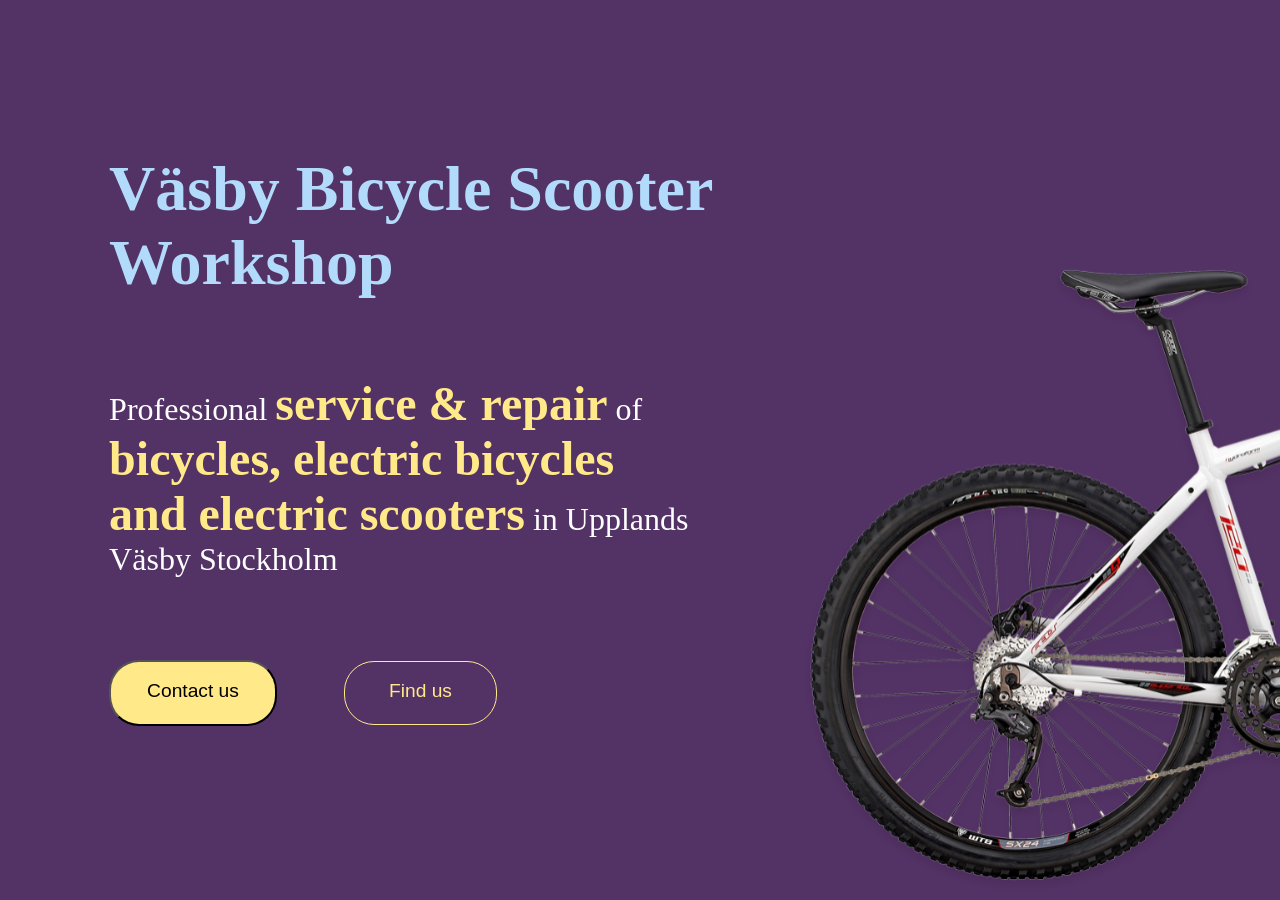
==== index.html @ f77711be "Alma: Hero image section is done." ====
<!DOCTYPE html>
<html lang="en">

<head>
    <meta charset="UTF-8">
    <meta name="viewport" content="width=device-width, initial-scale=1.0">
    <meta name="robots" content="noindex">
    <link rel="stylesheet" href="./styles.css">
    <link rel="stylesheet" href="./indexstyle.css">
    <title>Väsby Cykel - Home</title>
</head>

<body>
    <section class="hero">

        <div class="hero-content">
             <h1>Väsby Bicycle Scooter Workshop</h1>
             
              <p>Professional <Span class="accent">service & repair</span> of <span class="accent">bicycles, electric bicycles and electric scooters</span> in Upplands Väsby Stockholm</p>
        </div>


        <img src="White bike half.svg" alt="an image of a bike" class="hero-image">


    <div class="hero-buttons">
         <button class="Contact-Button">Contact us</button>
         <button class="Find-Button">Find us</button>
    </div>

     </section>


</body>

</html>
---- styles.css ----
/*Color Palette Variables*/
:root {
    --headings: #b2dbfb;
    --background: #533265;
    --accent: #ffe989;
    --text: #ffffff;
    --borders: #aaaaaa;
}

body {
    background-color: var(--background);
    color: var(--text);
}

h1 {
    color: var(--headings);
    font-size: xx-large;
}

p {
    color: var(--text);
    font-size: medium;
}

.logo-container {
    display: flex;
    align-items: center;
    gap: 0.5rem;
}

.logo {
    width: 50px;
    height: 50px;
    background-image: url('logoimage.png');
    background-size: contain;
    background-repeat: no-repeat;
    background-position: center;
    filter: brightness(0) invert(1);
    background-color: #071334;
    border-radius: 50%;
    display: flex;
    align-items: center;
    justify-content: center;
}

.navbar {
    display: flex;
    justify-content: space-between;
    align-items: center;
    background-color: #121212;
    padding: 1rem 5%;
    box-shadow: 0 2px 4px rgba(0, 0, 0, 0.05);
    border-bottom: 1px solid var(--borders);
}

.nav-links {
    display: flex;
    gap: 1rem;
}

.nav-links a {
    text-decoration: none;
    color: var(--text);
    font-weight: 500;
    transition: color 0.3s, border-bottom 0.3s;
}

.nav-links a:hover,
.nav-links a.active {
    color: var(--accent);
    border-bottom: 2px solid var(--accent);
    padding-bottom: 2px;
}

/*************** Footer Styling ***************/
footer {
    background-color: #121212;
    padding: 40px 20px 20px 20px;
    border-top: 1px solid var(--borders);
    text-align: center;
    margin-top: 50px;
    color: var(--text);
}

footer h3 {
    font-size: 20px;
    color: var(--headings);
    margin-bottom: 8px;
}

footer p {
    font-size: 14px;
    color: var(--text);
}

.footer-buttons {
    display: flex;
    justify-content: center;
    gap: 20px;
    margin: 25px 0;
    flex-wrap: wrap;
}

.footer-button {
    background-color: var(--accent);
    color: #121212;
    border: 2px solid var(--accent);
    padding: 10px 20px;
    border-radius: 5px;
    text-decoration: none;
    font-weight: bold;
    transition: background-color 0.3s, border-color 0.3s, color 0.3s;
}

.footer-button:hover {
    background-color: transparent;
    color: var(--accent);
    border-color: var(--accent);
}

.copyright {
    font-size: 12px;
    color: var(--borders);
    margin-top: 20px;
    border-top: 1px solid #222;
    padding-top: 15px;
}

/*********************** Testimonials Section Styling ***************/
.testimonials-section {
    padding: 25px 20px;
    background-color: #121212;
    text-align: center;
    border-top: 1px solid var(--borders);
    margin-top: 40px;
}

.testimonials-content {
    flex: 1;
}

.testimonials-section h3 {
    font-size: 24px;
    color: var(--headings);
    margin-bottom: 30px;
}

.carousel-container {
    display: flex;
    overflow: hidden;
    scroll-snap-type: x mandatory;
    gap: 20px;
    scrollbar-width: thin;
    scroll-behavior: smooth;
    max-width: 500px;
    margin: 0 auto 15px auto;
}

.carousel-container::-webkit-scrollbar {
    display: none;
}

.testimonial-card {
    flex: 0 0 100%;
    background-color: #1e1e1e;
    border-radius: 10px;
    padding: 25px;
    min-width: 250px;
    display: flex;
    align-items: center;
    gap: 20px;
    text-align: left;
    scroll-snap-align: center;
    border: 1px solid var(--borders);
    box-shadow: 0 4px 10px rgba(0,0,0,0.1);
}

.avatar-circle {
    width: 60px;
    height: 60px;
    border-radius: 50%;
    overflow: hidden;
    flex-shrink: 0;
    border: 2px solid var(--accent);
}

.avatar-circle img {
    width: 100%;
    height: 100%;
    object-fit: cover;
}

.testimonial-content p {
    color: var(--text);
    font-size: 16px;
    font-style: italic;
    margin-bottom: 8px;
}

.testimonial-content span {
    color: var(--accent);
    font-weight: bold;
    font-size: 14px;
}

/* Dots Navigation Styling */
.carousel-dots {
    display: flex;
    justify-content: center;
    gap: 8px;
}

.dot {
    width: 10px;
    height: 10px;
    background-color: var(--borders);
    border-radius: 50%;
    cursor: pointer;
    display: inline-block;
    transition: background-color 0.3s;
}

.dot.active {
    background-color: var(--accent);
}
---- indexstyle.css ----
h1{
    font-size:clamp(4rem, 3vw, 8rem);
    margin-top: 12%;
    margin-left: 8%;
    margin-right: 25%;
}

.accent{
    color: var(--accent); 
    font-weight: bold;
    font-size: clamp(3rem, 2vw, 6rem);
}

p{
    margin-top: 6%;
    margin-left: 8%;
    margin-right: 45%;
    font-size: clamp(2rem, 1vw, 4rem);
}
.Contact-Button{
    background-color: var(--accent);
    padding-left: 36px;
    padding-top: 18px;
    padding-right: 36px;
    padding-bottom: 22px;
    border-radius: 30px;
    font-size: clamp(1.2rem,1.4vw,1.8rem);
    margin-left: 8%;
    margin-top: 4%;
    transition: 0.3s;

    }

.Find-Button{
    background-color: var(--background);
    color: var(--accent);
    border: solid 1px;
    padding-left: 44px;
    padding-top: 18px;
    padding-right: 44px;
    padding-bottom: 22px;
    border-radius: 30px;
    font-size: clamp(1.2rem,1.4vw,1.8rem);
    margin-left: 5%;
    margin-top: 4%;
    transition: 0.3s;
}

.Contact-Button:hover{
    box-shadow: inset 0 0 12px var(--headings);
    background-color: var(--background);
    color: var(--accent);
}

.Find-Button:hover{
    box-shadow: inset 0 0 12px var(--accent);
}

.hero-image{
    position: absolute;
    top: 20%;
    bottom: 20%;
    right: 0;
    width: 40%;
    height: 80%;
    object-fit: cover;
    z-index: -1;
}
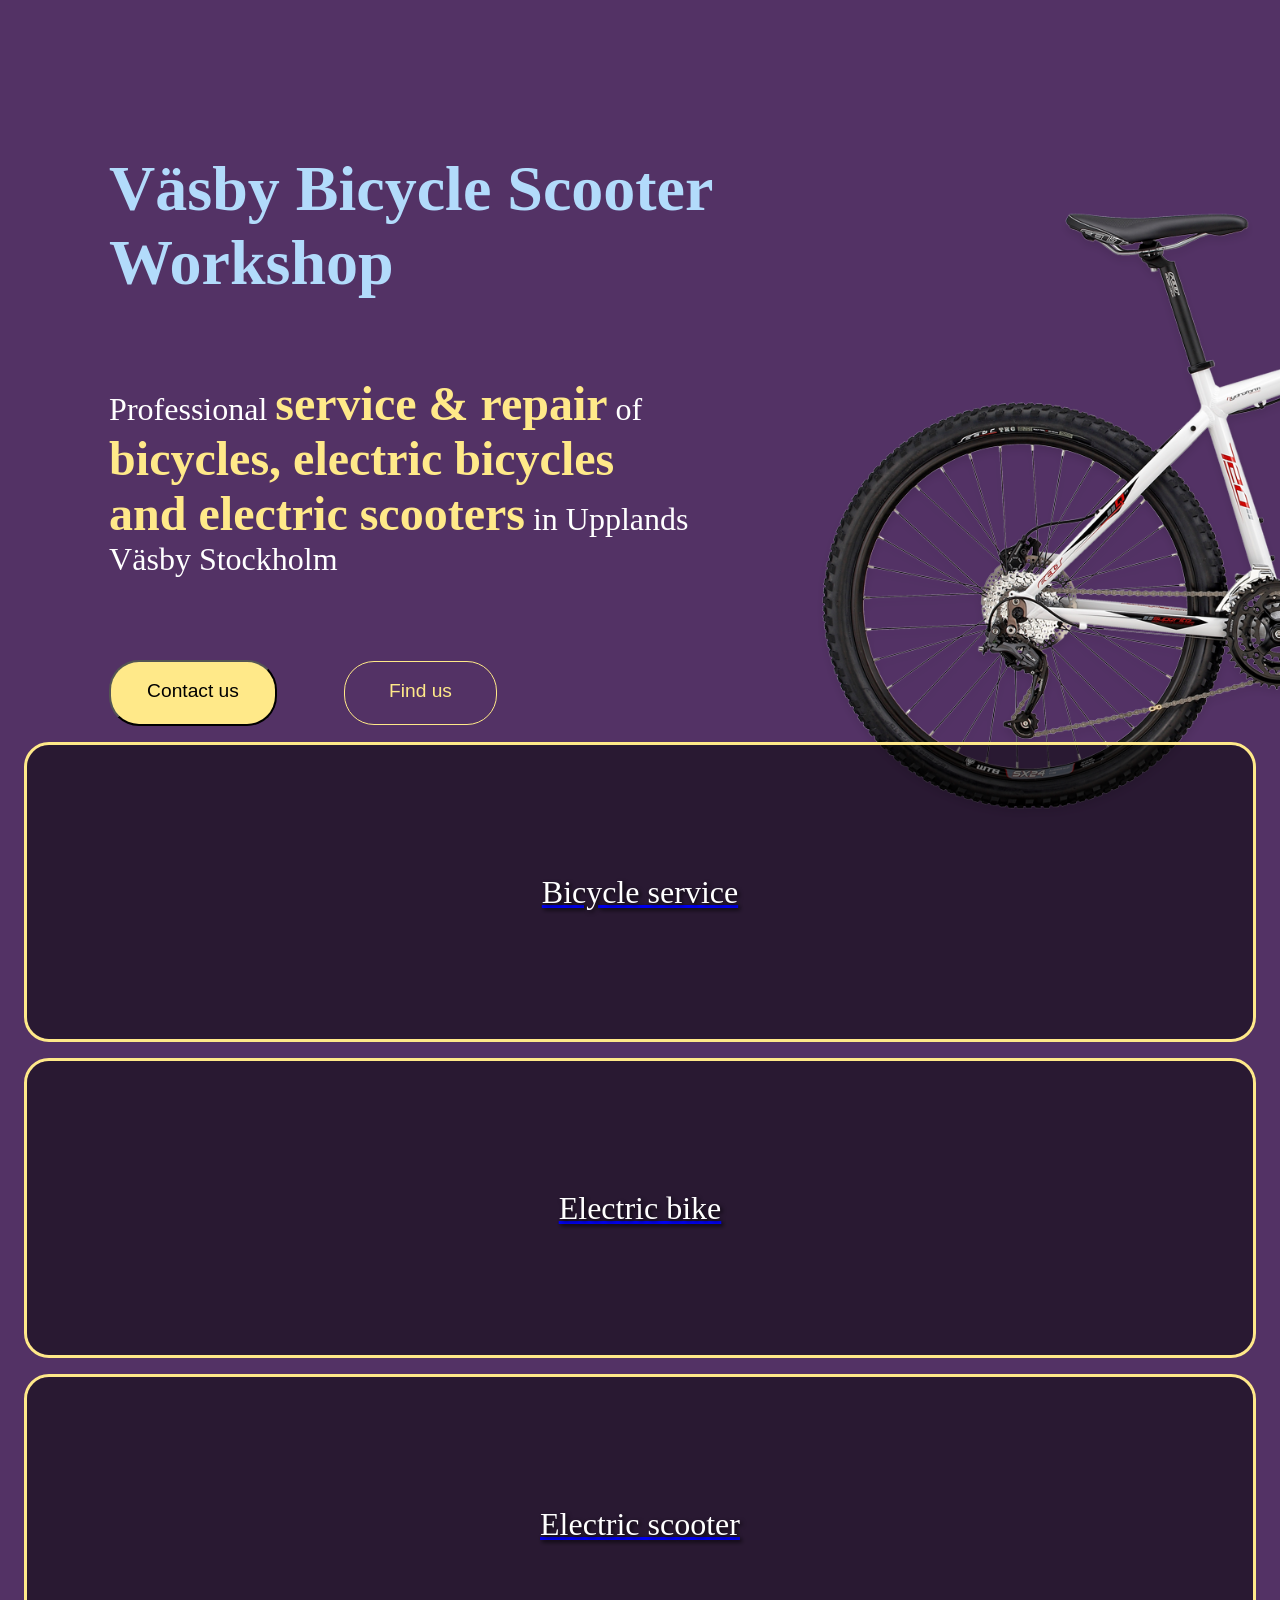
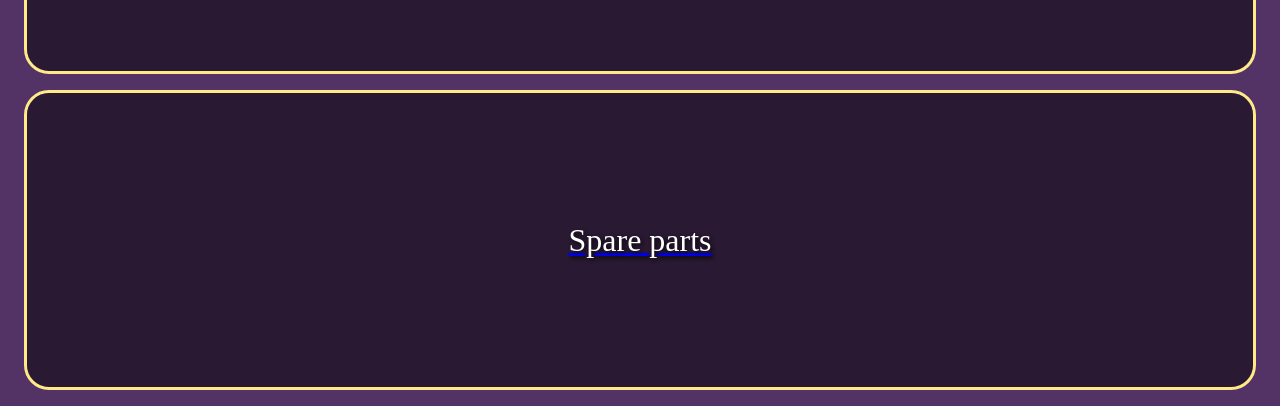
==== commit e0c5bb56: "Alma: Service video cards on homepage are created." ====
--- a/index.html
+++ b/index.html
@@ -24,13 +24,54 @@
 
 
     <div class="hero-buttons">
-         <button class="Contact-Button">Contact us</button>
-         <button class="Find-Button">Find us</button>
+         <button class="Contact-Button" aria-label="call the bike workshop">Contact us</button>
+         <button class="Find-Button" aria-label="find us on the google map">Find us</button>
     </div>
 
      </section>
 
 
+     <div class="service cards">
+        <div id="service" class="card">
+            <a href="./service.html" title="Information about our service.">
+                <video autoplay loop muted playsinline class="card-video" aria-hidden="true">
+                    <source src="unknown user on Pixabay.mp4" type="video/mp4">
+                </video>
+                <div class="card-overlay"></div>
+                <span class="card-title">Bicycle service</span>
+            </a>
+        </div>
+
+        <div id="electric-bike" class="card">
+            <a href="./service.html" title="Information about our service.">
+                <video autoplay loop muted playsinline class="card-video" aria-hidden="true">
+                    <source src="movadspro on Pixabay.mp4" type="video/mp4">
+                </video>
+                <div class="card-overlay"></div>
+                <span class="card-title">Electric bike</span>
+            </a>
+        </div>
+
+        <div id="electric-scooter" class="card">
+            <a href="./service.html" title="Information about our service.">
+                <video autoplay loop muted playsinline class="card-video" aria-hidden="true">
+                    <source src="useche360 on Pixabay.mp4" type="video/mp4">
+                </video>
+                <div class="card-overlay"></div>
+                <span class="card-title">Electric scooter</span>
+            </a>
+        </div>
+
+        <div id="Spare-parts" class="card">
+            <a href="./service.html" title="Information about our service.">
+                <video autoplay loop muted playsinline class="card-video" aria-hidden="true">
+                    <source src="AlfLucio on Pixabay.mp4" type="video/mp4">
+                </video>
+                <div class="card-overlay"></div>
+                <span class="card-title">Spare parts</span>
+            </a>
+        </div>
+
 </body>
 
 </html>
--- a/indexstyle.css
+++ b/indexstyle.css
@@ -1,3 +1,8 @@
+
+/* *************************************************************************************************
+   Hero Section
+************************************************************************************************* */
+
 h1{
     font-size:clamp(4rem, 3vw, 8rem);
     margin-top: 12%;
@@ -56,13 +61,174 @@
     box-shadow: inset 0 0 12px var(--accent);
 }
 
-.hero-image{
+.hero-image {
     position: absolute;
-    top: 20%;
-    bottom: 20%;
+    top: 13%;
     right: 0;
-    width: 40%;
+    width: 45%;
     height: 80%;
+    object-fit: contain;
+    object-position: right center;
+    z-index: -1;
+}
+
+
+/* *************************************************************************************************
+   Homepage Cards section
+************************************************************************************************* */
+
+
+.card {
+    flex-grow: 0;
+    flex-shrink: 0;
+    flex-basis: calc(50% - 2rem);
+    height: 300px;
+    margin: 1rem;
+    padding: 20px;
+    position: relative;
+    overflow: hidden;
+    box-sizing: border-box;
+    border: 3px solid var(--accent);
+    border-radius: 25px;
+}
+/* Card Video Background */
+.card-video {
+    position: absolute;
+    top: 0;
+    left: 0;
+    width: 100%;
+    height: 100%;
     object-fit: cover;
-    z-index: -1;
-}+    z-index: 1;
+}
+/* Dark Semi-Transparent Layer Over Video */
+.card-overlay {
+    position: absolute;
+    top: 0;
+    left: 0;
+    width: 100%;
+    height: 100%;
+    background-color: rgba(0, 0, 0, 0.50);
+    z-index: 2;
+    transition: background-color 0.3s ease;
+}
+/* Card Text Layer (On Top of Overlay) */
+.card-title {
+    position: relative;
+    z-index: 3;
+    color: white;
+    font-size: 2rem;
+    display: flex;
+    justify-content: center;
+    align-items: center;
+    text-align: center;
+    height: 100%;
+    text-shadow: 2px 2px 4px rgba(0, 0, 0, 0.8);
+}
+/* Hover Effect: Brightens video slightly when hovering over card */
+.card:hover .card-overlay {
+    background-color: rgba(0, 0, 0, 0.15);
+}
+
+/* *************************************************************************************************
+   Tablet
+************************************************************************************************* */
+
+@media (max-width: 900px) {
+    h1 {
+        font-size: clamp(3rem, 5vw, 5rem);
+        margin-top: 10%;
+        margin-left: 7%;
+        margin-right: 35%;
+    }
+
+    .accent {
+        font-size: inherit;
+    }
+
+    p {
+        margin-top: 5%;
+        margin-left: 7%;
+        margin-right: 40%;
+        font-size: clamp(1.3rem, 2vw, 2rem);
+    }
+
+    .hero-image {
+        width: 38%;
+        height: 65%;
+        top: 20%;
+    }
+
+    .hero-buttons {
+        margin-left: 7%;
+        margin-top: 4%;
+    }
+
+    .Contact-Button,
+    .Find-Button {
+        font-size: 1.1rem;
+        padding: 14px 28px 17px;
+    }
+}
+
+/* *************************************************************************************************
+   Mobile
+************************************************************************************************* */
+
+@media (max-width: 600px) {
+
+    h1 {
+        font-size: clamp(2.5rem, 10vw, 4rem);
+        margin-top: 8%;
+        margin-left: 7%;
+        margin-right: 7%;
+        line-height: 1.05;
+    }
+
+    p {
+        margin-top: 7%;
+        margin-left: 7%;
+        margin-right: 7%;
+        font-size: clamp(1.1rem, 4vw, 1.5rem);
+        line-height: 1.4;
+    }
+
+    .hero {
+        display: flex;
+        flex-direction: column;
+    }
+
+    .hero-content {
+        order: 1;
+    }
+
+
+    .hero-buttons {
+        order: 2;
+        display: flex;
+        flex-direction: row;
+        gap: 12px;
+        margin-left: 7%;
+        margin-right: 7%;
+        margin-top: 6%;
+    }
+
+    .Contact-Button,
+    .Find-Button {
+        margin: 0;
+        padding: 12px 22px 15px;
+        font-size: 1rem;
+    }
+
+
+    .hero-image {
+        order: 3;
+        position: relative;
+        top: auto;
+        right: auto;
+        width: 85%;
+        height: auto;
+        align-self: flex-end;
+        object-fit: contain;
+    }
+    }
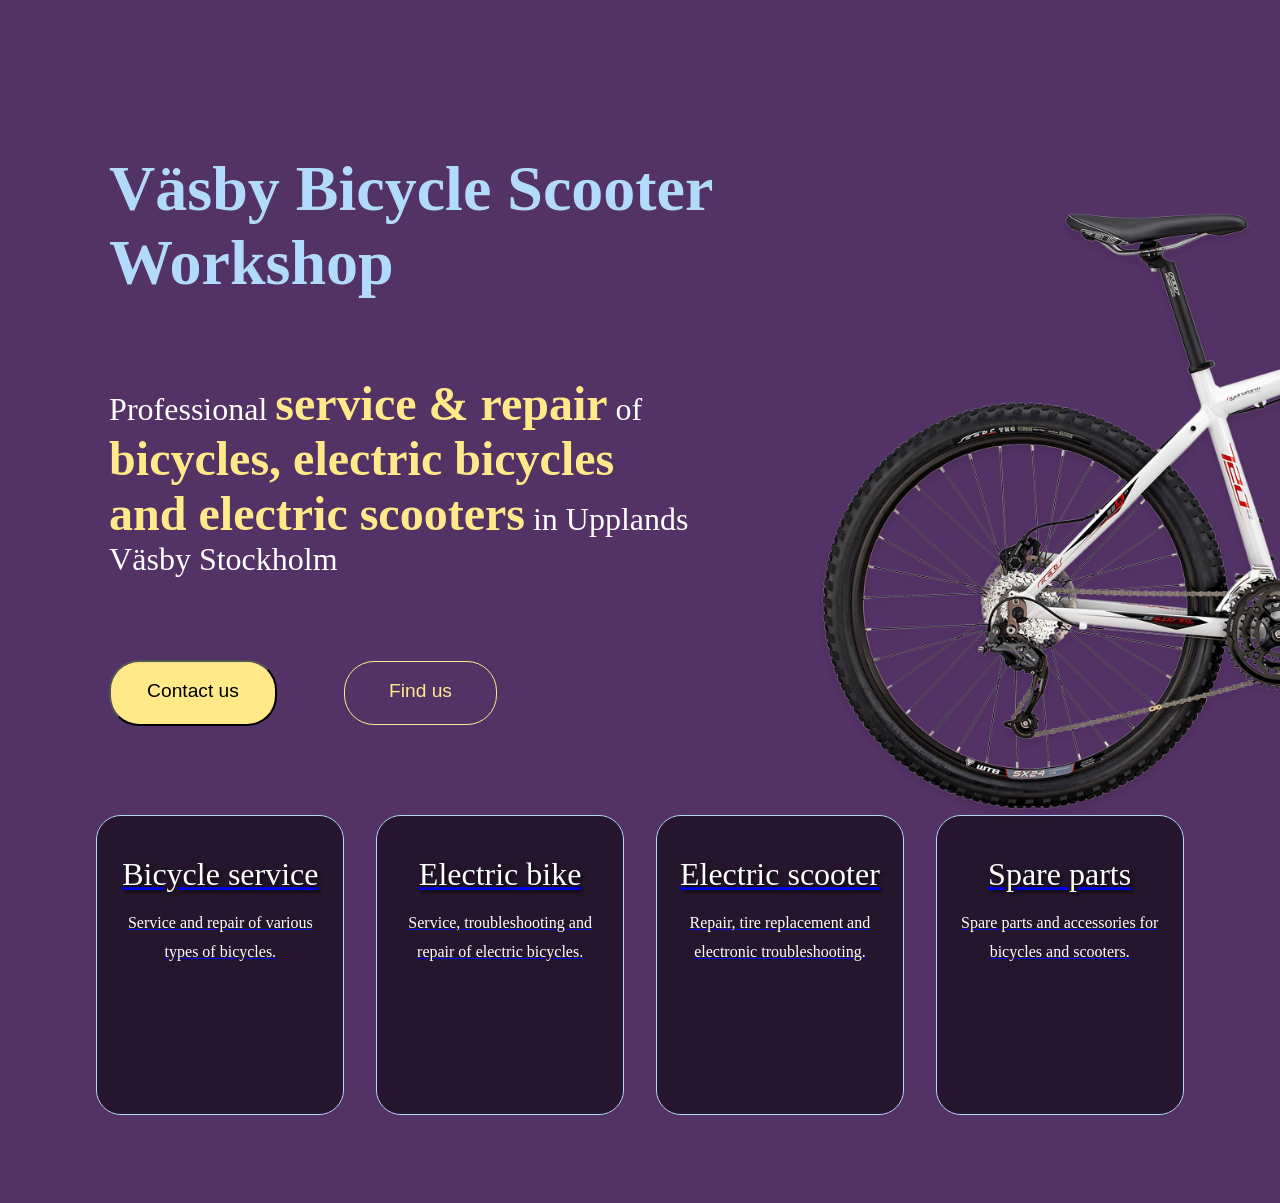
==== commit 489fced7: "Alma:Video cards description and responsiveness." ====
--- a/index.html
+++ b/index.html
@@ -39,8 +39,10 @@
                 </video>
                 <div class="card-overlay"></div>
                 <span class="card-title">Bicycle service</span>
+                <p class="card-description">Service and repair of various types of bicycles.</p>
             </a>
         </div>
+
 
         <div id="electric-bike" class="card">
             <a href="./service.html" title="Information about our service.">
@@ -49,8 +51,10 @@
                 </video>
                 <div class="card-overlay"></div>
                 <span class="card-title">Electric bike</span>
+                <p class="card-description">Service, troubleshooting and repair of electric bicycles.</p>
             </a>
         </div>
+
 
         <div id="electric-scooter" class="card">
             <a href="./service.html" title="Information about our service.">
@@ -59,9 +63,11 @@
                 </video>
                 <div class="card-overlay"></div>
                 <span class="card-title">Electric scooter</span>
+                <p class="card-description">Repair, tire replacement and electronic troubleshooting.</p>
             </a>
         </div>
 
+        
         <div id="Spare-parts" class="card">
             <a href="./service.html" title="Information about our service.">
                 <video autoplay loop muted playsinline class="card-video" aria-hidden="true">
@@ -69,9 +75,11 @@
                 </video>
                 <div class="card-overlay"></div>
                 <span class="card-title">Spare parts</span>
+                <p class="card-description">Spare parts and accessories for bicycles and scooters.</p>
             </a>
         </div>
 
+     </div>
 </body>
 
 </html>
--- a/indexstyle.css
+++ b/indexstyle.css
@@ -76,19 +76,24 @@
 /* *************************************************************************************************
    Homepage Cards section
 ************************************************************************************************* */
-
+.service.cards {
+    display: flex;
+    flex-wrap: wrap;
+    gap: 2rem;
+    margin: 5rem 7% 0;
+    margin-bottom: 7%;
+    margin-top: 7%;
+}
 
 .card {
-    flex-grow: 0;
-    flex-shrink: 0;
-    flex-basis: calc(50% - 2rem);
+    flex: 1 1 calc(25% - 2rem);
+    min-width: 0;
     height: 300px;
-    margin: 1rem;
     padding: 20px;
     position: relative;
     overflow: hidden;
     box-sizing: border-box;
-    border: 3px solid var(--accent);
+    border: 1px solid var(--headings);
     border-radius: 25px;
 }
 /* Card Video Background */
@@ -108,7 +113,7 @@
     left: 0;
     width: 100%;
     height: 100%;
-    background-color: rgba(0, 0, 0, 0.50);
+    background-color: rgba(0, 0, 0, 0.55);
     z-index: 2;
     transition: background-color 0.3s ease;
 }
@@ -122,12 +127,23 @@
     justify-content: center;
     align-items: center;
     text-align: center;
-    height: 100%;
+    padding-top: 10%;
     text-shadow: 2px 2px 4px rgba(0, 0, 0, 0.8);
+}
+
+.card-description {
+    position: relative;
+    z-index: 3;
+    color: white;
+    font-size: 1rem;
+    line-height: 1.8;
+    text-align: center;
+    margin: 1rem auto 0;
+    max-width: 300px;
 }
 /* Hover Effect: Brightens video slightly when hovering over card */
 .card:hover .card-overlay {
-    background-color: rgba(0, 0, 0, 0.15);
+    background-color: rgba(0, 0, 0, 0.18);
 }
 
 /* *************************************************************************************************
@@ -168,6 +184,16 @@
     .Find-Button {
         font-size: 1.1rem;
         padding: 14px 28px 17px;
+    }
+
+    .service.cards {
+        gap: 2rem;
+        margin-left: 7%;
+        margin-right: 7%;
+    }
+
+    .card {
+        flex: 1 1 calc(50% - 2rem);
     }
 }
 
@@ -231,4 +257,15 @@
         align-self: flex-end;
         object-fit: contain;
     }
+    .service.cards {
+        flex-direction: column;
+        gap: 2rem;
+        margin-left: 7%;
+        margin-right: 7%;
+    }
+
+    .card {
+        flex: 1 1 100%;
+        width: 100%;
+    }
     }
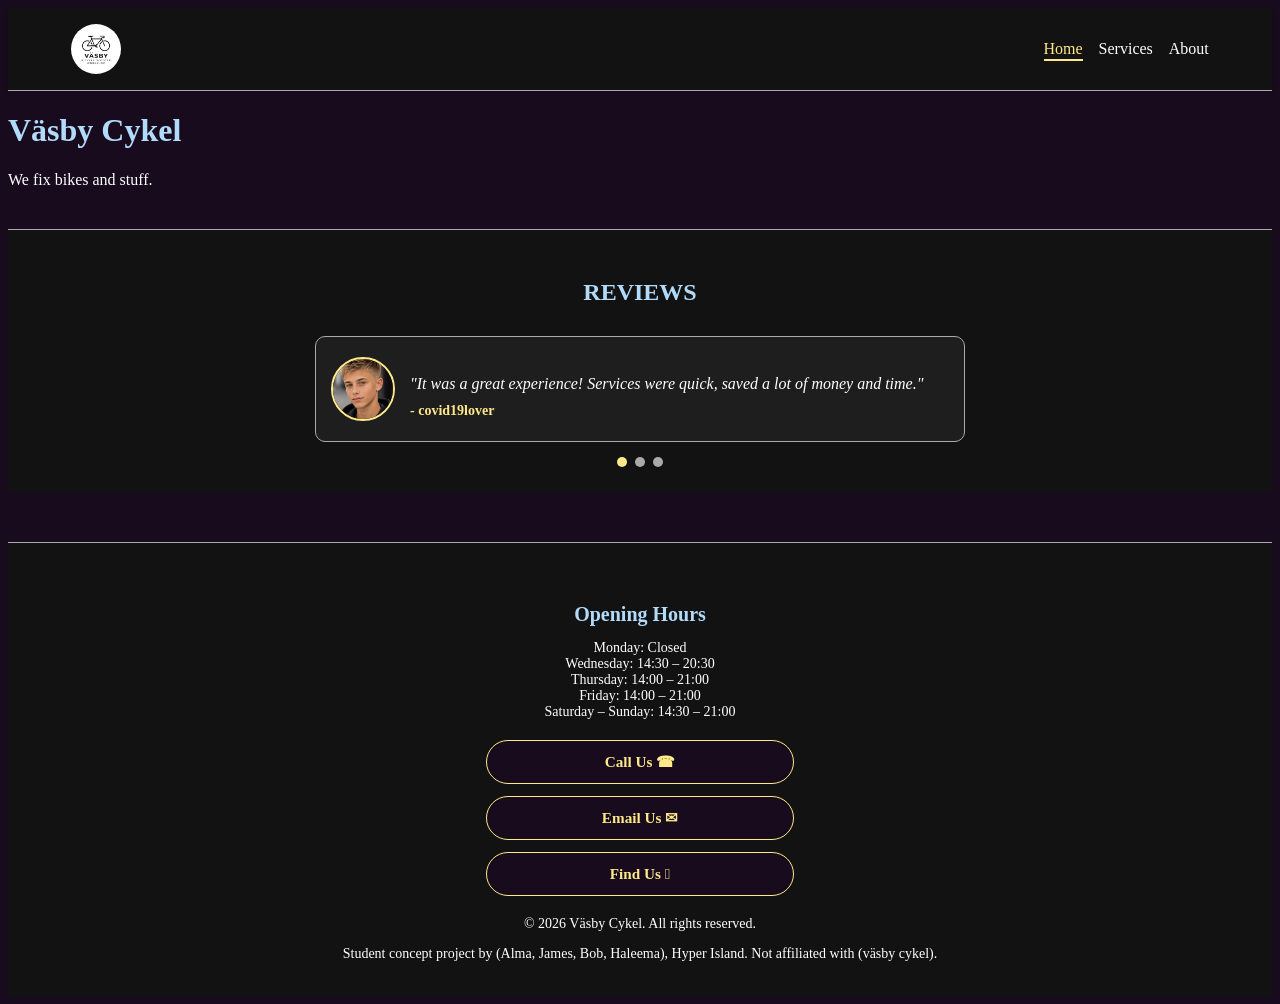
==== commit 9d13e9fb: "Last minute changes :-) changed the names. some values and attributes for setting the grids of testi" ====
--- a/index.html
+++ b/index.html
@@ -6,80 +6,124 @@
     <meta name="viewport" content="width=device-width, initial-scale=1.0">
     <meta name="robots" content="noindex">
     <link rel="stylesheet" href="./styles.css">
-    <link rel="stylesheet" href="./indexstyle.css">
     <title>Väsby Cykel - Home</title>
 </head>
 
 <body>
-    <section class="hero">
 
-        <div class="hero-content">
-             <h1>Väsby Bicycle Scooter Workshop</h1>
-             
-              <p>Professional <Span class="accent">service & repair</span> of <span class="accent">bicycles, electric bicycles and electric scooters</span> in Upplands Väsby Stockholm</p>
+    <!-- Header Section -->
+    <header class="navbar">
+        <div class="logo-container">
+            <img src="images/logoimage.png" alt="Väsby Cykel Logo" class="logo">
         </div>
+        <nav>
+            <ul class="nav-links">
+                <li><a href="index.html" class="active">Home</a></li>
+                <li><a href="prices.html">Services</a></li>
+                <li><a href="about.html">About</a></li>
+            </ul>
+        </nav>
+    </header>
 
+    <!-- Main Content -->
+    <main>
+        <h1>Väsby Cykel</h1>
+        <p>We fix bikes and stuff.</p>
 
-        <img src="White bike half.svg" alt="an image of a bike" class="hero-image">
+        <section class="testimonials-section">
+            <h3>REVIEWS</h3>
+            
+            <!-- Saare cards ab is container ke ANDAR hain -->
+            <div class="carousel-container" id="carousel">
+                <div class="testimonial-card">
+                    <div class="avatar-circle"><img src="images/boy1.jpg" alt="Review 1"></div>
+                    <div class="testimonial-content">
+                        <p>"It was a great experience! Services were quick,
+                             saved a lot of money and time."</p>
+                        <span>- covid19lover</span>
+                    </div>
+                </div>
 
+                <div class="testimonial-card">
+                    <div class="avatar-circle"><img src="images/boy2.jpg" alt="Review 2"></div>
+                    <div class="testimonial-content">
+                        <p>"I was impressed with the professionalism
+                             and expertise of the staff. 
+                            They fixed my bike in no time!"</p>
+                        <span>- andrew tate</span>
+                    </div>
+                </div>
 
-    <div class="hero-buttons">
-         <button class="Contact-Button" aria-label="call the bike workshop">Contact us</button>
-         <button class="Find-Button" aria-label="find us on the google map">Find us</button>
-    </div>
+                <div class="testimonial-card">
+                    <div class="avatar-circle"><img src="images/boy3.jpg" alt="Review 3"></div>
+                    <div class="testimonial-content">
+                        <p>"I highly recommend this bike shop.
+                             They provided excellent service and made sure my bike was in
+                              top condition."</p>
+                        <span>- MR.beast</span>
+                    </div>
+                </div>
+            </div>
 
-     </section>
+            <!-- Dots (0, 1, 2 se shuru honge) -->
+            <div class="carousel-dots" id="dots-container">
+                <span class="dot active" onclick="currentSlide(0)"></span>
+                <span class="dot" onclick="currentSlide(1)"></span>
+                <span class="dot" onclick="currentSlide(2)"></span>
+            </div>
+        </section>
+    </main>
 
+    <!-- Footer Section -->
+    <footer>
+        <div class="footer-content">
+            <h3>Opening Hours</h3>
+            <p>
+                Monday: Closed<br>
+                Wednesday: 14:30 – 20:30<br>
+                Thursday: 14:00 – 21:00<br>
+                Friday: 14:00 – 21:00<br>
+                Saturday – Sunday: 14:30 – 21:00
+            </p>
+            <div class="footer-buttons">
+                <a href="tel: 072-844 35 16" class="footer-button">Call Us &#9742;</a>
+                <a href="mailto:vesbycykel47@gmail.com" class="footer-button">Email Us &#9993;</a>
+                <a href="#" class="footer-button">Find Us 𖡡</a>
+            </div>
+            <p class="footer-text"> &copy; 2026 Väsby Cykel. All rights reserved.</p>
+            <p class="footer-disclaimer">Student concept project by (Alma, James, Bob, Haleema), Hyper Island. Not affiliated with (väsby cykel).</p>
+        </div>
+    </footer>
+    <script>
+    let currentIndex = 0;
+    const cards = document.querySelectorAll('.testimonial-card');
+    const dots = document.querySelectorAll('.dot');
+    const totalCards = cards.length;
 
-     <div class="service cards">
-        <div id="service" class="card">
-            <a href="./service.html" title="Information about our service.">
-                <video autoplay loop muted playsinline class="card-video" aria-hidden="true">
-                    <source src="unknown user on Pixabay.mp4" type="video/mp4">
-                </video>
-                <div class="card-overlay"></div>
-                <span class="card-title">Bicycle service</span>
-                <p class="card-description">Service and repair of various types of bicycles.</p>
-            </a>
-        </div>
+    function showCard(index) {
+        cards.forEach((card, i) => {
+            card.style.display = (i === index) ? 'flex' : 'none';
+        });
+        dots.forEach((dot, i) => {
+            dot.classList.toggle('active', i === index);
+        });
+    }
 
+    // every 3 seconds, show the next card
+    setInterval(() => {
+        currentIndex = (currentIndex + 1) % totalCards;
+        showCard(currentIndex);
+    }, 3000);
 
-        <div id="electric-bike" class="card">
-            <a href="./service.html" title="Information about our service.">
-                <video autoplay loop muted playsinline class="card-video" aria-hidden="true">
-                    <source src="movadspro on Pixabay.mp4" type="video/mp4">
-                </video>
-                <div class="card-overlay"></div>
-                <span class="card-title">Electric bike</span>
-                <p class="card-description">Service, troubleshooting and repair of electric bicycles.</p>
-            </a>
-        </div>
+    // Dots par click karne ke liye
+    function currentSlide(index) {
+        currentIndex = index;
+        showCard(currentIndex);
+    }
 
+    // to bring the first card on page load
+    showCard(currentIndex);
+</script>
 
-        <div id="electric-scooter" class="card">
-            <a href="./service.html" title="Information about our service.">
-                <video autoplay loop muted playsinline class="card-video" aria-hidden="true">
-                    <source src="useche360 on Pixabay.mp4" type="video/mp4">
-                </video>
-                <div class="card-overlay"></div>
-                <span class="card-title">Electric scooter</span>
-                <p class="card-description">Repair, tire replacement and electronic troubleshooting.</p>
-            </a>
-        </div>
-
-        
-        <div id="Spare-parts" class="card">
-            <a href="./service.html" title="Information about our service.">
-                <video autoplay loop muted playsinline class="card-video" aria-hidden="true">
-                    <source src="AlfLucio on Pixabay.mp4" type="video/mp4">
-                </video>
-                <div class="card-overlay"></div>
-                <span class="card-title">Spare parts</span>
-                <p class="card-description">Spare parts and accessories for bicycles and scooters.</p>
-            </a>
-        </div>
-
-     </div>
 </body>
-
-</html>
+</html>
--- a/styles.css
+++ b/styles.css
@@ -1,7 +1,7 @@
 /*Color Palette Variables*/
 :root {
     --headings: #b2dbfb;
-    --background: #533265;
+    --background: #170b1d;
     --accent: #ffe989;
     --text: #ffffff;
     --borders: #aaaaaa;
@@ -21,7 +21,7 @@
     color: var(--text);
     font-size: medium;
 }
-
+/********************* Logo Container ************************/
 .logo-container {
     display: flex;
     align-items: center;
@@ -35,14 +35,13 @@
     background-size: contain;
     background-repeat: no-repeat;
     background-position: center;
-    filter: brightness(0) invert(1);
     background-color: #071334;
     border-radius: 50%;
     display: flex;
     align-items: center;
     justify-content: center;
 }
-
+/*********************** Navbar Styling ***********************/
 .navbar {
     display: flex;
     justify-content: space-between;
@@ -56,6 +55,7 @@
 .nav-links {
     display: flex;
     gap: 1rem;
+    list-style: none;
 }
 
 .nav-links a {
@@ -95,29 +95,33 @@
 
 .footer-buttons {
     display: flex;
-    justify-content: center;
-    gap: 20px;
-    margin: 25px 0;
-    flex-wrap: wrap;
+    flex-direction: column; /* Yeh parent container buttons ko aik ke neechay aik laye ga */
+    align-items: center;
+    gap: 12px;
+    margin: 20px auto;
+    width: 100%;
 }
 
 .footer-button {
-    background-color: var(--accent);
-    color: #121212;
-    border: 2px solid var(--accent);
-    padding: 10px 20px;
-    border-radius: 5px;
+    background-color: var(--background);
+    color: var(--accent);
+    border: 1px solid var(--accent);
+    padding: 12px 28px;
+    border-radius: 30px;
     text-decoration: none;
     font-weight: bold;
-    transition: background-color 0.3s, border-color 0.3s, color 0.3s;
+    font-size: 0.95rem;
+    width: 80%; /* Buttons ki width aik jaisi aur balanced rahay gi */
+    max-width: 250px;
+    text-align: center;
+    transition: 0.3s;
 }
 
 .footer-button:hover {
-    background-color: transparent;
-    color: var(--accent);
-    border-color: var(--accent);
-}
-
+    background-color: var(--accent);
+    color: var(--background);
+    box-shadow: inset 0 0 10px rgba(0, 0, 0, 0.2);
+}
 .copyright {
     font-size: 12px;
     color: var(--borders);
@@ -150,27 +154,35 @@
     overflow: hidden;
     scroll-snap-type: x mandatory;
     gap: 20px;
+    width:85%;
     scrollbar-width: thin;
     scroll-behavior: smooth;
     max-width: 500px;
+    box-sizing: border-box;
+    margin: 0 auto 15px auto;
+    width: 100%;
+    max-width: 650px;
     margin: 0 auto 15px auto;
 }
 
 .carousel-container::-webkit-scrollbar {
     display: none;
 }
+/*********************** Testimonials Section Styling ***************/
+
 
 .testimonial-card {
     flex: 0 0 100%;
     background-color: #1e1e1e;
     border-radius: 10px;
-    padding: 25px;
+    padding: 20px 15px;
     min-width: 250px;
     display: flex;
     align-items: center;
-    gap: 20px;
+    gap: 15px;
     text-align: left;
     scroll-snap-align: center;
+    box-sizing: border-box;
     border: 1px solid var(--borders);
     box-shadow: 0 4px 10px rgba(0,0,0,0.1);
 }
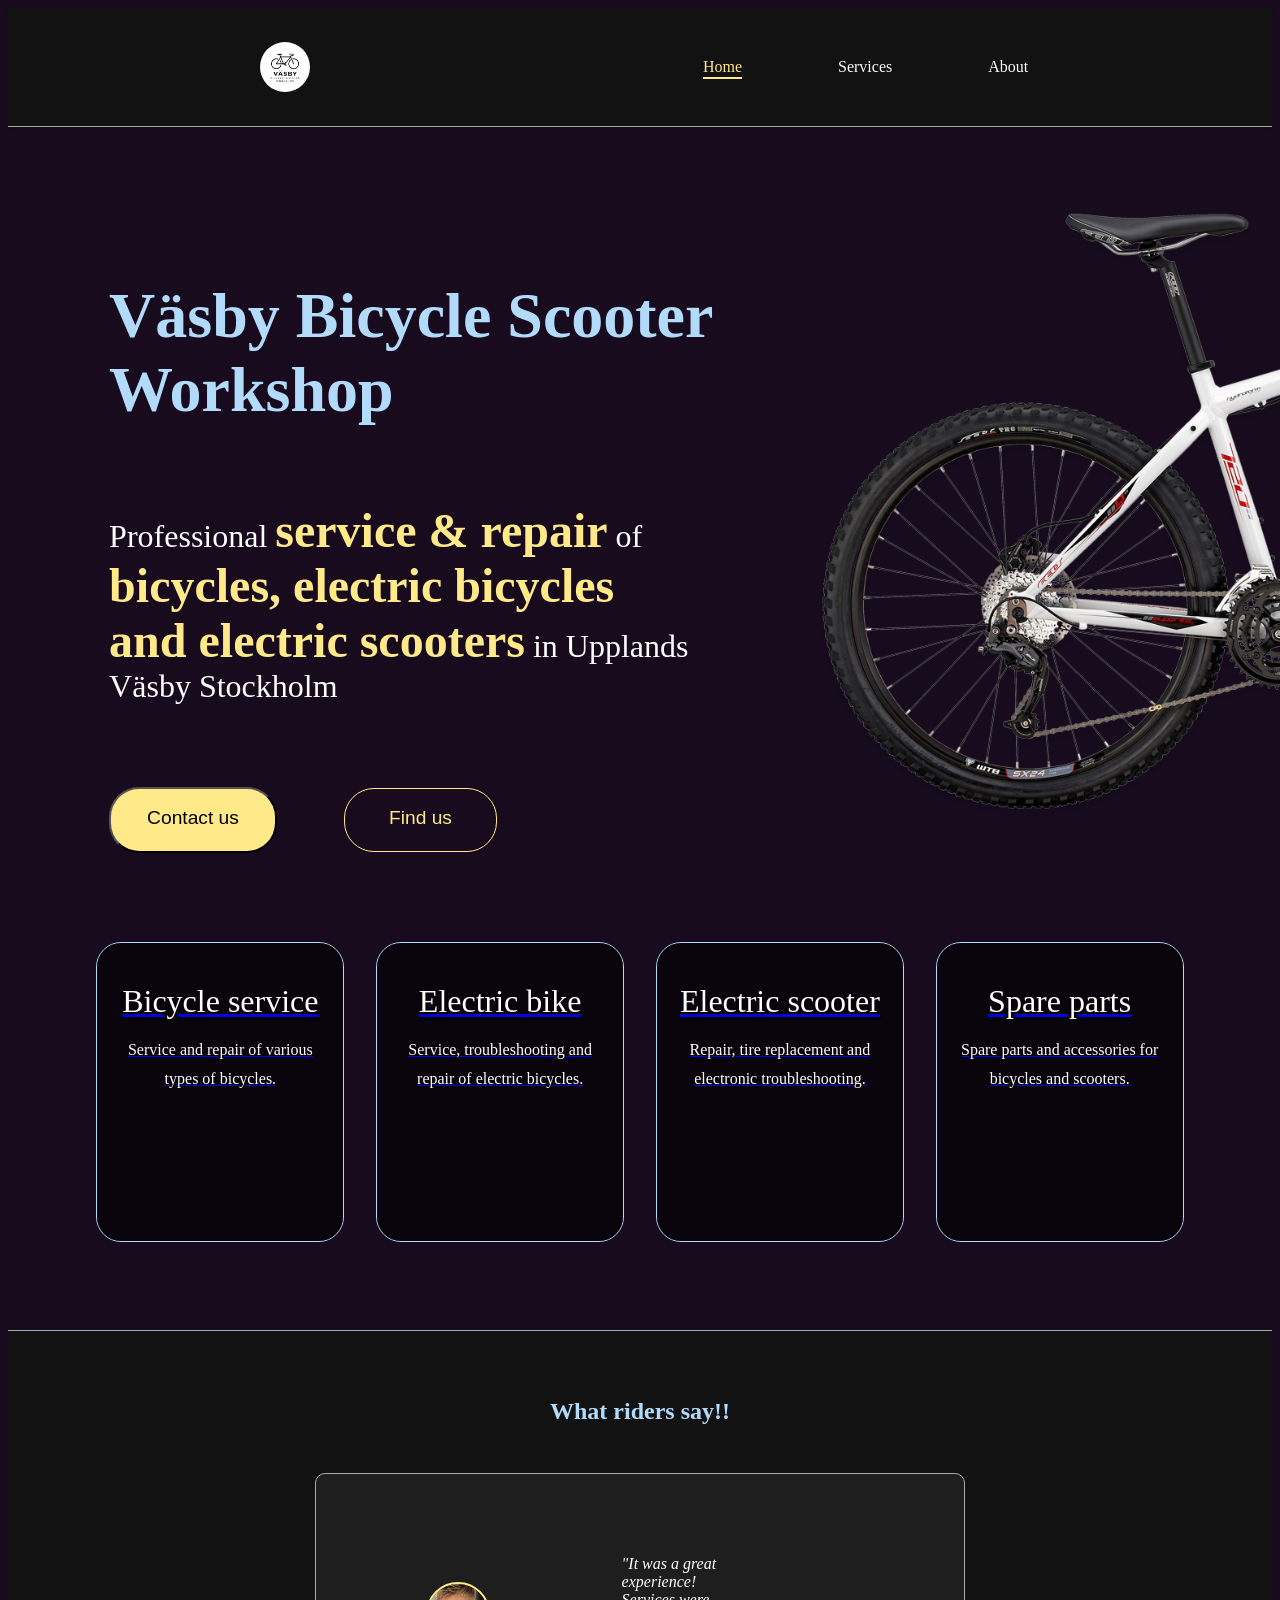
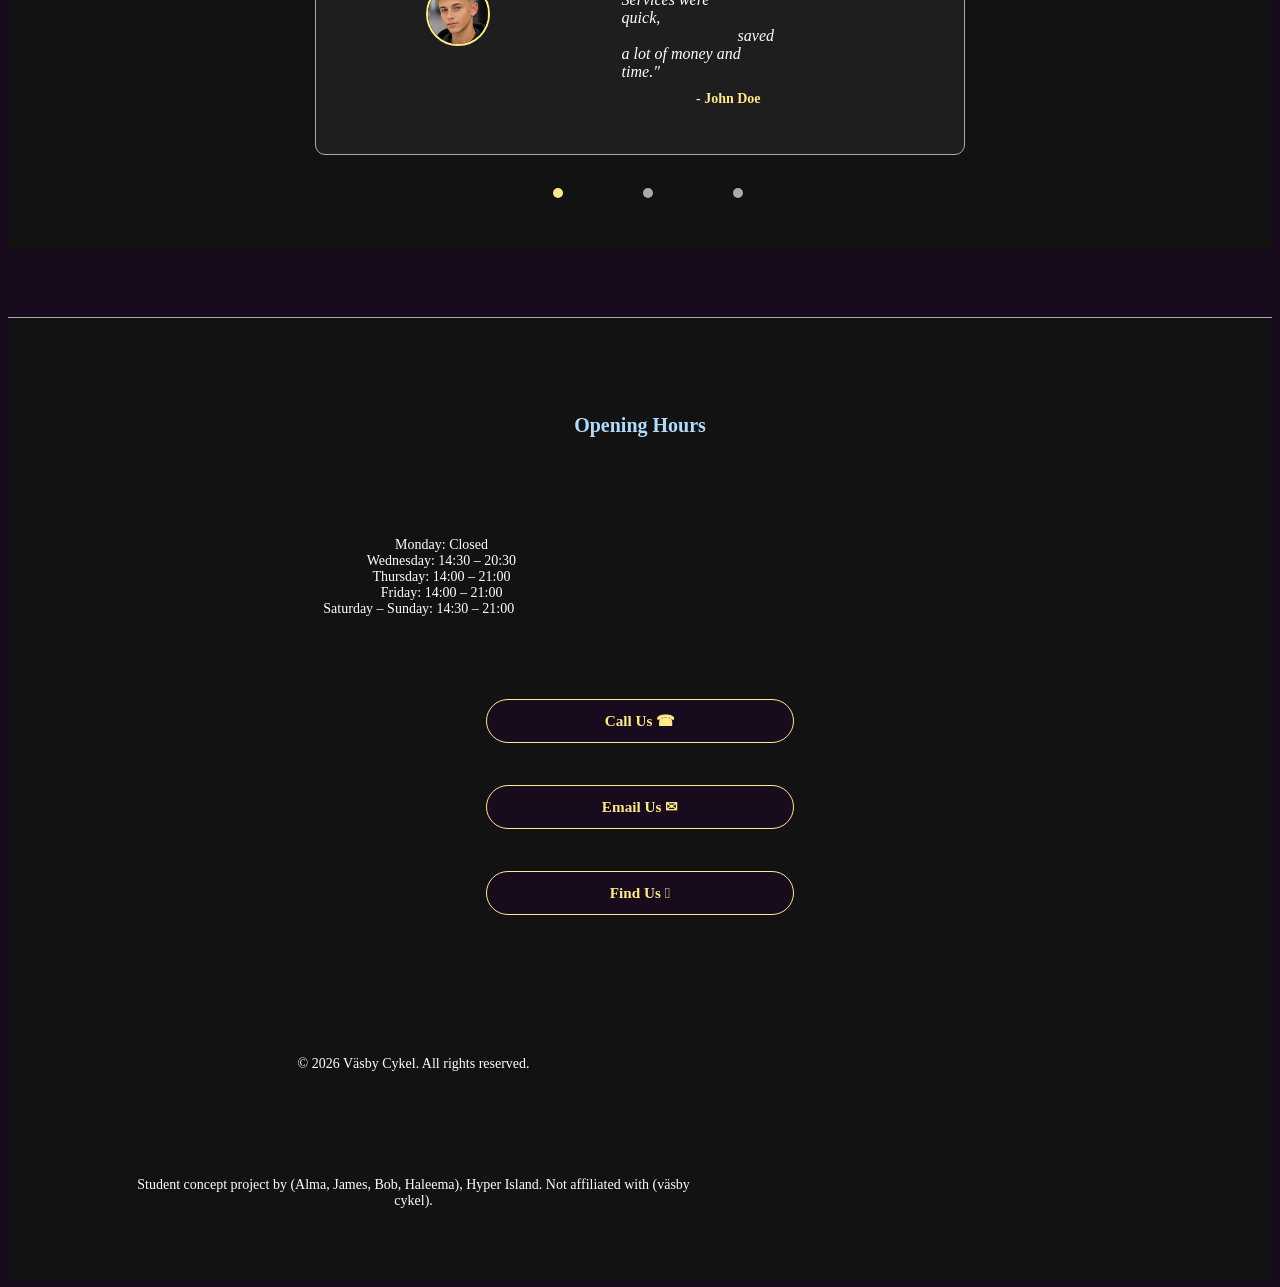
==== commit fadecfdd: "Alma: Footer and header are added." ====
--- a/index.html
+++ b/index.html
@@ -6,124 +6,160 @@
     <meta name="viewport" content="width=device-width, initial-scale=1.0">
     <meta name="robots" content="noindex">
     <link rel="stylesheet" href="./styles.css">
+    <link rel="stylesheet" href="./indexstyle.css">
     <title>Väsby Cykel - Home</title>
 </head>
 
 <body>
 
-    <!-- Header Section -->
     <header class="navbar">
-        <div class="logo-container">
-            <img src="images/logoimage.png" alt="Väsby Cykel Logo" class="logo">
+                <div class="logo-container">
+                    <img src="images/logoimage.png" alt="Väsby Cykel Logo" class="logo">
+                </div>
+                <nav>
+                    <ul class="nav-links">
+                        <li><a href="index.html" class="active">Home</a></li>
+                        <li><a href="prices.html">Services</a></li>
+                        <li><a href="about.html">About</a></li>
+                    </ul>
+                </nav>
+            </header>
+
+    <section class="hero">
+
+        <div class="hero-content">
+             <h1>Väsby Bicycle Scooter Workshop</h1>
+             
+              <p>Professional <Span class="accent">service & repair</span> of <span class="accent">bicycles, electric bicycles and electric scooters</span> in Upplands Väsby Stockholm</p>
         </div>
-        <nav>
-            <ul class="nav-links">
-                <li><a href="index.html" class="active">Home</a></li>
-                <li><a href="prices.html">Services</a></li>
-                <li><a href="about.html">About</a></li>
-            </ul>
-        </nav>
-    </header>
 
-    <!-- Main Content -->
-    <main>
-        <h1>Väsby Cykel</h1>
-        <p>We fix bikes and stuff.</p>
 
-        <section class="testimonials-section">
-            <h3>REVIEWS</h3>
-            
-            <!-- Saare cards ab is container ke ANDAR hain -->
-            <div class="carousel-container" id="carousel">
-                <div class="testimonial-card">
-                    <div class="avatar-circle"><img src="images/boy1.jpg" alt="Review 1"></div>
-                    <div class="testimonial-content">
-                        <p>"It was a great experience! Services were quick,
-                             saved a lot of money and time."</p>
-                        <span>- covid19lover</span>
-                    </div>
-                </div>
+        <img src="White bike half.svg" alt="an image of a bike" class="hero-image">
 
-                <div class="testimonial-card">
-                    <div class="avatar-circle"><img src="images/boy2.jpg" alt="Review 2"></div>
-                    <div class="testimonial-content">
-                        <p>"I was impressed with the professionalism
-                             and expertise of the staff. 
-                            They fixed my bike in no time!"</p>
-                        <span>- andrew tate</span>
-                    </div>
-                </div>
 
-                <div class="testimonial-card">
-                    <div class="avatar-circle"><img src="images/boy3.jpg" alt="Review 3"></div>
-                    <div class="testimonial-content">
-                        <p>"I highly recommend this bike shop.
-                             They provided excellent service and made sure my bike was in
-                              top condition."</p>
-                        <span>- MR.beast</span>
-                    </div>
-                </div>
-            </div>
+    <div class="hero-buttons">
+         <button class="Contact-Button" aria-label="call the bike workshop">Contact us</button>
+         <button class="Find-Button" aria-label="find us on the google map">Find us</button>
+    </div>
 
-            <!-- Dots (0, 1, 2 se shuru honge) -->
-            <div class="carousel-dots" id="dots-container">
-                <span class="dot active" onclick="currentSlide(0)"></span>
-                <span class="dot" onclick="currentSlide(1)"></span>
-                <span class="dot" onclick="currentSlide(2)"></span>
-            </div>
-        </section>
-    </main>
+     </section>
 
-    <!-- Footer Section -->
-    <footer>
-        <div class="footer-content">
-            <h3>Opening Hours</h3>
-            <p>
-                Monday: Closed<br>
-                Wednesday: 14:30 – 20:30<br>
-                Thursday: 14:00 – 21:00<br>
-                Friday: 14:00 – 21:00<br>
-                Saturday – Sunday: 14:30 – 21:00
-            </p>
-            <div class="footer-buttons">
-                <a href="tel: 072-844 35 16" class="footer-button">Call Us &#9742;</a>
-                <a href="mailto:vesbycykel47@gmail.com" class="footer-button">Email Us &#9993;</a>
-                <a href="#" class="footer-button">Find Us 𖡡</a>
-            </div>
-            <p class="footer-text"> &copy; 2026 Väsby Cykel. All rights reserved.</p>
-            <p class="footer-disclaimer">Student concept project by (Alma, James, Bob, Haleema), Hyper Island. Not affiliated with (väsby cykel).</p>
+
+     <div class="service cards">
+        <div id="service" class="card">
+            <a href="./service.html" title="Information about our service.">
+                <video autoplay loop muted playsinline class="card-video" aria-hidden="true">
+                    <source src="unknown user on Pixabay.mp4" type="video/mp4">
+                </video>
+                <div class="card-overlay"></div>
+                <span class="card-title">Bicycle service</span>
+                <p class="card-description">Service and repair of various types of bicycles.</p>
+            </a>
         </div>
-    </footer>
-    <script>
-    let currentIndex = 0;
-    const cards = document.querySelectorAll('.testimonial-card');
-    const dots = document.querySelectorAll('.dot');
-    const totalCards = cards.length;
 
-    function showCard(index) {
-        cards.forEach((card, i) => {
-            card.style.display = (i === index) ? 'flex' : 'none';
-        });
-        dots.forEach((dot, i) => {
-            dot.classList.toggle('active', i === index);
-        });
-    }
 
-    // every 3 seconds, show the next card
-    setInterval(() => {
-        currentIndex = (currentIndex + 1) % totalCards;
-        showCard(currentIndex);
-    }, 3000);
+        <div id="electric-bike" class="card">
+            <a href="./service.html" title="Information about our service.">
+                <video autoplay loop muted playsinline class="card-video" aria-hidden="true">
+                    <source src="movadspro on Pixabay.mp4" type="video/mp4">
+                </video>
+                <div class="card-overlay"></div>
+                <span class="card-title">Electric bike</span>
+                <p class="card-description">Service, troubleshooting and repair of electric bicycles.</p>
+            </a>
+        </div>
 
-    // Dots par click karne ke liye
-    function currentSlide(index) {
-        currentIndex = index;
-        showCard(currentIndex);
-    }
 
-    // to bring the first card on page load
-    showCard(currentIndex);
-</script>
+        <div id="electric-scooter" class="card">
+            <a href="./service.html" title="Information about our service.">
+                <video autoplay loop muted playsinline class="card-video" aria-hidden="true">
+                    <source src="scooter.mp4" type="video/mp4">
+                </video>
+                <div class="card-overlay"></div>
+                <span class="card-title">Electric scooter</span>
+                <p class="card-description">Repair, tire replacement and electronic troubleshooting.</p>
+            </a>
+        </div>
+
+        
+        <div id="Spare-parts" class="card">
+            <a href="./service.html" title="Information about our service.">
+                <video autoplay loop muted playsinline class="card-video" aria-hidden="true">
+                    <source src="AlfLucio on Pixabay.mp4" type="video/mp4">
+                </video>
+                <div class="card-overlay"></div>
+                <span class="card-title">Spare parts</span>
+                <p class="card-description">Spare parts and accessories for bicycles and scooters.</p>
+            </a>
+        </div>
+
+     </div>
+
+     <section class="testimonials-section">
+                    <h3>What riders say!!</h3>
+        
+                    <!-- Saare cards ab is container ke ANDAR hain -->
+                    <div class="carousel-container" id="carousel">
+                        <div class="testimonial-card">
+                            <div class="avatar-circle"><img src="images/boy1.jpg" alt="Review 1"></div>
+                            <div class="testimonial-content">
+                                <p>"It was a great experience! Services were quick,
+                                     saved a lot of money and time."</p>
+                                <span>- John Doe</span>
+                            </div>
+                        </div>
+        
+                        <div class="testimonial-card">
+                            <div class="avatar-circle"><img src="images/boy2.jpg" alt="Review 2"></div>
+                            <div class="testimonial-content">
+                                <p>"I was impressed with the professionalism
+                                     and expertise of the staff.
+                                    They fixed my bike in no time!"</p>
+                                <span>- Jane Smith</span>
+                            </div>
+                        </div>
+        
+                        <div class="testimonial-card">
+                            <div class="avatar-circle"><img src="images/boy3.jpg" alt="Review 3"></div>
+                            <div class="testimonial-content">
+                                <p>"I highly recommend this bike shop.
+                                     They provided excellent service and made sure my bike was in
+                                      top condition."</p>
+                                <span>- Mike Johnson</span>
+                            </div>
+                        </div>
+                    </div>
+        
+                    <!-- Dots (0, 1, 2 se shuru honge) -->
+                    <div class="carousel-dots" id="dots-container">
+                        <span class="dot active" onclick="currentSlide(0)"></span>
+                        <span class="dot" onclick="currentSlide(1)"></span>
+                        <span class="dot" onclick="currentSlide(2)"></span>
+                    </div>
+                </section>
+            </main>
+
+
+     <footer>
+                <div class="footer-content">
+                    <h3>Opening Hours</h3>
+                    <p>
+                        Monday: Closed<br>
+                        Wednesday: 14:30 – 20:30<br>
+                        Thursday: 14:00 – 21:00<br>
+                        Friday: 14:00 – 21:00<br>
+                        Saturday – Sunday: 14:30 – 21:00
+                    </p>
+                    <div class="footer-buttons">
+                        <a href="tel: 072-844 35 16" class="footer-button">Call Us &#9742;</a>
+                        <a href="mailto:vesbycykel47@gmail.com" class="footer-button">Email Us &#9993;</a>
+                        <a href="#" class="footer-button">Find Us 𖡡</a>
+                    </div>
+                    <p class="footer-text"> &copy; 2026 Väsby Cykel. All rights reserved.</p>
+                    <p class="footer-disclaimer">Student concept project by (Alma, James, Bob, Haleema), Hyper Island. Not affiliated with (väsby cykel).</p>
+                </div>
+            </footer>
 
 </body>
-</html>+
+</html>
--- a/styles.css
+++ b/styles.css
@@ -1,7 +1,8 @@
 /*Color Palette Variables*/
+
 :root {
     --headings: #b2dbfb;
-    --background: #170b1d;
+    --background: #170B1D;
     --accent: #ffe989;
     --text: #ffffff;
     --borders: #aaaaaa;
@@ -9,26 +10,28 @@
 
 body {
     background-color: var(--background);
-    color: var(--text);
 }
 
 h1 {
     color: var(--headings);
     font-size: xx-large;
+    /* update this */
 }
 
 p {
     color: var(--text);
     font-size: medium;
+    /* update this */
 }
+
 /********************* Logo Container ************************/
 .logo-container {
     display: flex;
     align-items: center;
     gap: 0.5rem;
-}
-
-.logo {
+    }
+    
+    .logo {
     width: 50px;
     height: 50px;
     background-image: url('logoimage.png');
@@ -40,9 +43,9 @@
     display: flex;
     align-items: center;
     justify-content: center;
-}
-/*********************** Navbar Styling ***********************/
-.navbar {
+    }
+    /*********************** Navbar Styling ***********************/
+    .navbar {
     display: flex;
     justify-content: space-between;
     align-items: center;
@@ -50,59 +53,59 @@
     padding: 1rem 5%;
     box-shadow: 0 2px 4px rgba(0, 0, 0, 0.05);
     border-bottom: 1px solid var(--borders);
-}
-
-.nav-links {
+    }
+    
+    .nav-links {
     display: flex;
     gap: 1rem;
     list-style: none;
-}
-
-.nav-links a {
+    }
+    
+    .nav-links a {
     text-decoration: none;
     color: var(--text);
     font-weight: 500;
     transition: color 0.3s, border-bottom 0.3s;
-}
-
-.nav-links a:hover,
-.nav-links a.active {
+    }
+    
+    .nav-links a:hover,
+    .nav-links a.active {
     color: var(--accent);
     border-bottom: 2px solid var(--accent);
     padding-bottom: 2px;
-}
-
-/*************** Footer Styling ***************/
-footer {
+    }
+    
+    /*************** Footer Styling ***************/
+    footer {
     background-color: #121212;
     padding: 40px 20px 20px 20px;
     border-top: 1px solid var(--borders);
     text-align: center;
     margin-top: 50px;
     color: var(--text);
-}
-
-footer h3 {
+    }
+    
+    footer h3 {
     font-size: 20px;
     color: var(--headings);
     margin-bottom: 8px;
-}
-
-footer p {
+    }
+    
+    footer p {
     font-size: 14px;
     color: var(--text);
-}
-
-.footer-buttons {
+    }
+    
+    .footer-buttons {
     display: flex;
     flex-direction: column; /* Yeh parent container buttons ko aik ke neechay aik laye ga */
     align-items: center;
     gap: 12px;
     margin: 20px auto;
     width: 100%;
-}
-
-.footer-button {
+    }
+    
+    .footer-button {
     background-color: var(--background);
     color: var(--accent);
     border: 1px solid var(--accent);
@@ -115,123 +118,17 @@
     max-width: 250px;
     text-align: center;
     transition: 0.3s;
-}
-
-.footer-button:hover {
+    }
+    
+    .footer-button:hover {
     background-color: var(--accent);
     color: var(--background);
     box-shadow: inset 0 0 10px rgba(0, 0, 0, 0.2);
-}
-.copyright {
+    }
+    .copyright {
     font-size: 12px;
     color: var(--borders);
     margin-top: 20px;
     border-top: 1px solid #222;
     padding-top: 15px;
-}
-
-/*********************** Testimonials Section Styling ***************/
-.testimonials-section {
-    padding: 25px 20px;
-    background-color: #121212;
-    text-align: center;
-    border-top: 1px solid var(--borders);
-    margin-top: 40px;
-}
-
-.testimonials-content {
-    flex: 1;
-}
-
-.testimonials-section h3 {
-    font-size: 24px;
-    color: var(--headings);
-    margin-bottom: 30px;
-}
-
-.carousel-container {
-    display: flex;
-    overflow: hidden;
-    scroll-snap-type: x mandatory;
-    gap: 20px;
-    width:85%;
-    scrollbar-width: thin;
-    scroll-behavior: smooth;
-    max-width: 500px;
-    box-sizing: border-box;
-    margin: 0 auto 15px auto;
-    width: 100%;
-    max-width: 650px;
-    margin: 0 auto 15px auto;
-}
-
-.carousel-container::-webkit-scrollbar {
-    display: none;
-}
-/*********************** Testimonials Section Styling ***************/
-
-
-.testimonial-card {
-    flex: 0 0 100%;
-    background-color: #1e1e1e;
-    border-radius: 10px;
-    padding: 20px 15px;
-    min-width: 250px;
-    display: flex;
-    align-items: center;
-    gap: 15px;
-    text-align: left;
-    scroll-snap-align: center;
-    box-sizing: border-box;
-    border: 1px solid var(--borders);
-    box-shadow: 0 4px 10px rgba(0,0,0,0.1);
-}
-
-.avatar-circle {
-    width: 60px;
-    height: 60px;
-    border-radius: 50%;
-    overflow: hidden;
-    flex-shrink: 0;
-    border: 2px solid var(--accent);
-}
-
-.avatar-circle img {
-    width: 100%;
-    height: 100%;
-    object-fit: cover;
-}
-
-.testimonial-content p {
-    color: var(--text);
-    font-size: 16px;
-    font-style: italic;
-    margin-bottom: 8px;
-}
-
-.testimonial-content span {
-    color: var(--accent);
-    font-weight: bold;
-    font-size: 14px;
-}
-
-/* Dots Navigation Styling */
-.carousel-dots {
-    display: flex;
-    justify-content: center;
-    gap: 8px;
-}
-
-.dot {
-    width: 10px;
-    height: 10px;
-    background-color: var(--borders);
-    border-radius: 50%;
-    cursor: pointer;
-    display: inline-block;
-    transition: background-color 0.3s;
-}
-
-.dot.active {
-    background-color: var(--accent);
-}+    }
--- a/indexstyle.css
+++ b/indexstyle.css
@@ -0,0 +1,380 @@
+
+/* *************************************************************************************************
+   Hero Section
+************************************************************************************************* */
+
+h1{
+    font-size:clamp(4rem, 3vw, 8rem);
+    margin-top: 12%;
+    margin-left: 8%;
+    margin-right: 25%;
+}
+
+.accent{
+    color: var(--accent); 
+    font-weight: bold;
+    font-size: clamp(3rem, 2vw, 6rem);
+}
+
+p{
+    margin-top: 6%;
+    margin-left: 8%;
+    margin-right: 45%;
+    font-size: clamp(2rem, 1vw, 4rem);
+}
+.Contact-Button{
+    background-color: var(--accent);
+    padding-left: 36px;
+    padding-top: 18px;
+    padding-right: 36px;
+    padding-bottom: 22px;
+    border-radius: 30px;
+    font-size: clamp(1.2rem,1.4vw,1.8rem);
+    margin-left: 8%;
+    margin-top: 4%;
+    transition: 0.3s;
+
+    }
+
+.Find-Button{
+    background-color: var(--background);
+    color: var(--accent);
+    border: solid 1px;
+    padding-left: 44px;
+    padding-top: 18px;
+    padding-right: 44px;
+    padding-bottom: 22px;
+    border-radius: 30px;
+    font-size: clamp(1.2rem,1.4vw,1.8rem);
+    margin-left: 5%;
+    margin-top: 4%;
+    transition: 0.3s;
+}
+
+.Contact-Button:hover{
+    box-shadow: inset 0 0 12px var(--headings);
+    background-color: var(--background);
+    color: var(--accent);
+}
+
+.Find-Button:hover{
+    box-shadow: inset 0 0 12px var(--accent);
+}
+
+.hero-image {
+    position: absolute;
+    top: 13%;
+    right: 0;
+    width: 45%;
+    height: 80%;
+    object-fit: contain;
+    object-position: right center;
+    z-index: -1;
+}
+
+
+/* *************************************************************************************************
+   Homepage Cards section
+************************************************************************************************* */
+.service.cards {
+    display: flex;
+    flex-wrap: wrap;
+    gap: 2rem;
+    margin: 5rem 7% 0;
+    margin-bottom: 7%;
+    margin-top: 7%;
+}
+
+.card {
+    flex: 1 1 calc(25% - 2rem);
+    min-width: 0;
+    height: 300px;
+    padding: 20px;
+    position: relative;
+    overflow: hidden;
+    box-sizing: border-box;
+    border: 1px solid var(--headings);
+    border-radius: 25px;
+}
+/* Card Video Background */
+.card-video {
+    position: absolute;
+    top: 0;
+    left: 0;
+    width: 100%;
+    height: 100%;
+    object-fit: cover;
+    z-index: 1;
+}
+/* Dark Semi-Transparent Layer Over Video */
+.card-overlay {
+    position: absolute;
+    top: 0;
+    left: 0;
+    width: 100%;
+    height: 100%;
+    background-color: rgba(0, 0, 0, 0.55);
+    z-index: 2;
+    transition: background-color 0.3s ease;
+}
+/* Card Text Layer (On Top of Overlay) */
+.card-title {
+    position: relative;
+    z-index: 3;
+    color: white;
+    font-size: 2rem;
+    display: flex;
+    justify-content: center;
+    align-items: center;
+    text-align: center;
+    padding-top: 10%;
+    text-shadow: 2px 2px 4px rgba(0, 0, 0, 0.8);
+}
+
+.card-description {
+    position: relative;
+    z-index: 3;
+    color: white;
+    font-size: 1rem;
+    line-height: 1.8;
+    text-align: center;
+    margin: 1rem auto 0;
+    max-width: 300px;
+}
+/* Hover Effect: Brightens video slightly when hovering over card */
+.card:hover .card-overlay {
+    background-color: rgba(0, 0, 0, 0.18);
+}
+
+/* *************************************************************************************************
+   Tablet
+************************************************************************************************* */
+
+@media (max-width: 900px) {
+    h1 {
+        font-size: clamp(3rem, 5vw, 5rem);
+        margin-top: 10%;
+        margin-left: 7%;
+        margin-right: 35%;
+    }
+
+    .accent {
+        font-size: inherit;
+    }
+
+    p {
+        margin-top: 5%;
+        margin-left: 7%;
+        margin-right: 40%;
+        font-size: clamp(1.3rem, 2vw, 2rem);
+    }
+
+    .hero-image {
+        width: 38%;
+        height: 65%;
+        top: 20%;
+    }
+
+    .hero-buttons {
+        margin-left: 7%;
+        margin-top: 4%;
+    }
+
+    .Contact-Button,
+    .Find-Button {
+        font-size: 1.1rem;
+        padding: 14px 28px 17px;
+    }
+
+    .service.cards {
+        gap: 2rem;
+        margin-left: 7%;
+        margin-right: 7%;
+    }
+
+    .card {
+        flex: 1 1 calc(50% - 2rem);
+    }
+}
+
+/* *************************************************************************************************
+   Mobile
+************************************************************************************************* */
+
+@media (max-width: 600px) {
+
+    h1 {
+        font-size: clamp(2.5rem, 10vw, 4rem);
+        margin-top: 8%;
+        margin-left: 7%;
+        margin-right: 7%;
+        line-height: 1.05;
+    }
+
+    p {
+        margin-top: 7%;
+        margin-left: 7%;
+        margin-right: 7%;
+        font-size: clamp(1.1rem, 4vw, 1.5rem);
+        line-height: 1.4;
+    }
+
+    .hero {
+        display: flex;
+        flex-direction: column;
+    }
+
+    .hero-content {
+        order: 1;
+    }
+
+
+    .hero-buttons {
+        order: 2;
+        display: flex;
+        flex-direction: row;
+        gap: 12px;
+        margin-left: 7%;
+        margin-right: 7%;
+        margin-top: 6%;
+    }
+
+    .Contact-Button,
+    .Find-Button {
+        margin: 0;
+        padding: 12px 22px 15px;
+        font-size: 1rem;
+    }
+
+
+    .hero-image {
+        order: 3;
+        position: relative;
+        top: auto;
+        right: auto;
+        width: 85%;
+        height: auto;
+        align-self: flex-end;
+        object-fit: contain;
+    }
+    .service.cards {
+        flex-direction: column;
+        gap: 2rem;
+        margin-left: 7%;
+        margin-right: 7%;
+    }
+
+    .card {
+        flex: 1 1 100%;
+        width: 100%;
+    }
+    }
+
+
+    /*********************** Testimonials Section Styling ***************/
+.testimonials-section {
+    padding: 25px 20px;
+    background-color: #121212;
+    text-align: center;
+    border-top: 1px solid var(--borders);
+    margin-top: 40px;
+    }
+    
+    .testimonials-content {
+    flex: 1;
+    }
+    
+    .testimonials-section h3 {
+    font-size: 24px;
+    color: var(--headings);
+    margin-bottom: 30px;
+    }
+    
+    .carousel-container {
+    display: flex;
+    overflow: hidden;
+    scroll-snap-type: x mandatory;
+    gap: 20px;
+    width:85%;
+    scrollbar-width: thin;
+    scroll-behavior: smooth;
+    max-width: 500px;
+    box-sizing: border-box;
+    margin: 0 auto 15px auto;
+    width: 100%;
+    max-width: 650px;
+    margin: 0 auto 15px auto;
+    }
+    
+    .carousel-container::-webkit-scrollbar {
+    display: none;
+    }
+    
+    /*********************** Testimonials Section Styling ***************/
+    
+    
+    
+    .testimonial-card {
+    flex: 0 0 100%;
+    background-color: #1E1E1E;
+    border-radius: 10px;
+    padding: 20px 15px;
+    min-width: 250px;
+    display: flex;
+    align-items: center;
+    gap: 15px;
+    text-align: left;
+    scroll-snap-align: center;
+    box-sizing: border-box;
+    border: 1px solid var(--borders);
+    box-shadow: 0 4px 10px rgba(0,0,0,0.1);
+    }
+    
+    .avatar-circle {
+    width: 60px;
+    height: 60px;
+    border-radius: 50%;
+    overflow: hidden;
+    flex-shrink: 0;
+    border: 2px solid var(--accent);
+    }
+    
+    .avatar-circle img {
+    width: 100%;
+    height: 100%;
+    object-fit: cover;
+    }
+    
+    .testimonial-content p {
+    color: var(--text);
+    font-size: 16px;
+    font-style: italic;
+    margin-bottom: 8px;
+    }
+    
+    .testimonial-content span {
+    color: var(--accent);
+    font-weight: bold;
+    font-size: 14px;
+    }
+    
+    /* Dots Navigation Styling */
+    .carousel-dots {
+    display: flex;
+    justify-content: center;
+    gap: 8px;
+    }
+    
+    .dot {
+    width: 10px;
+    height: 10px;
+    background-color: var(--borders);
+    border-radius: 50%;
+    cursor: pointer;
+    display: inline-block;
+    transition: background-color 0.3s;
+    }
+    
+    .dot.active {
+    background-color: var(--accent);
+    }
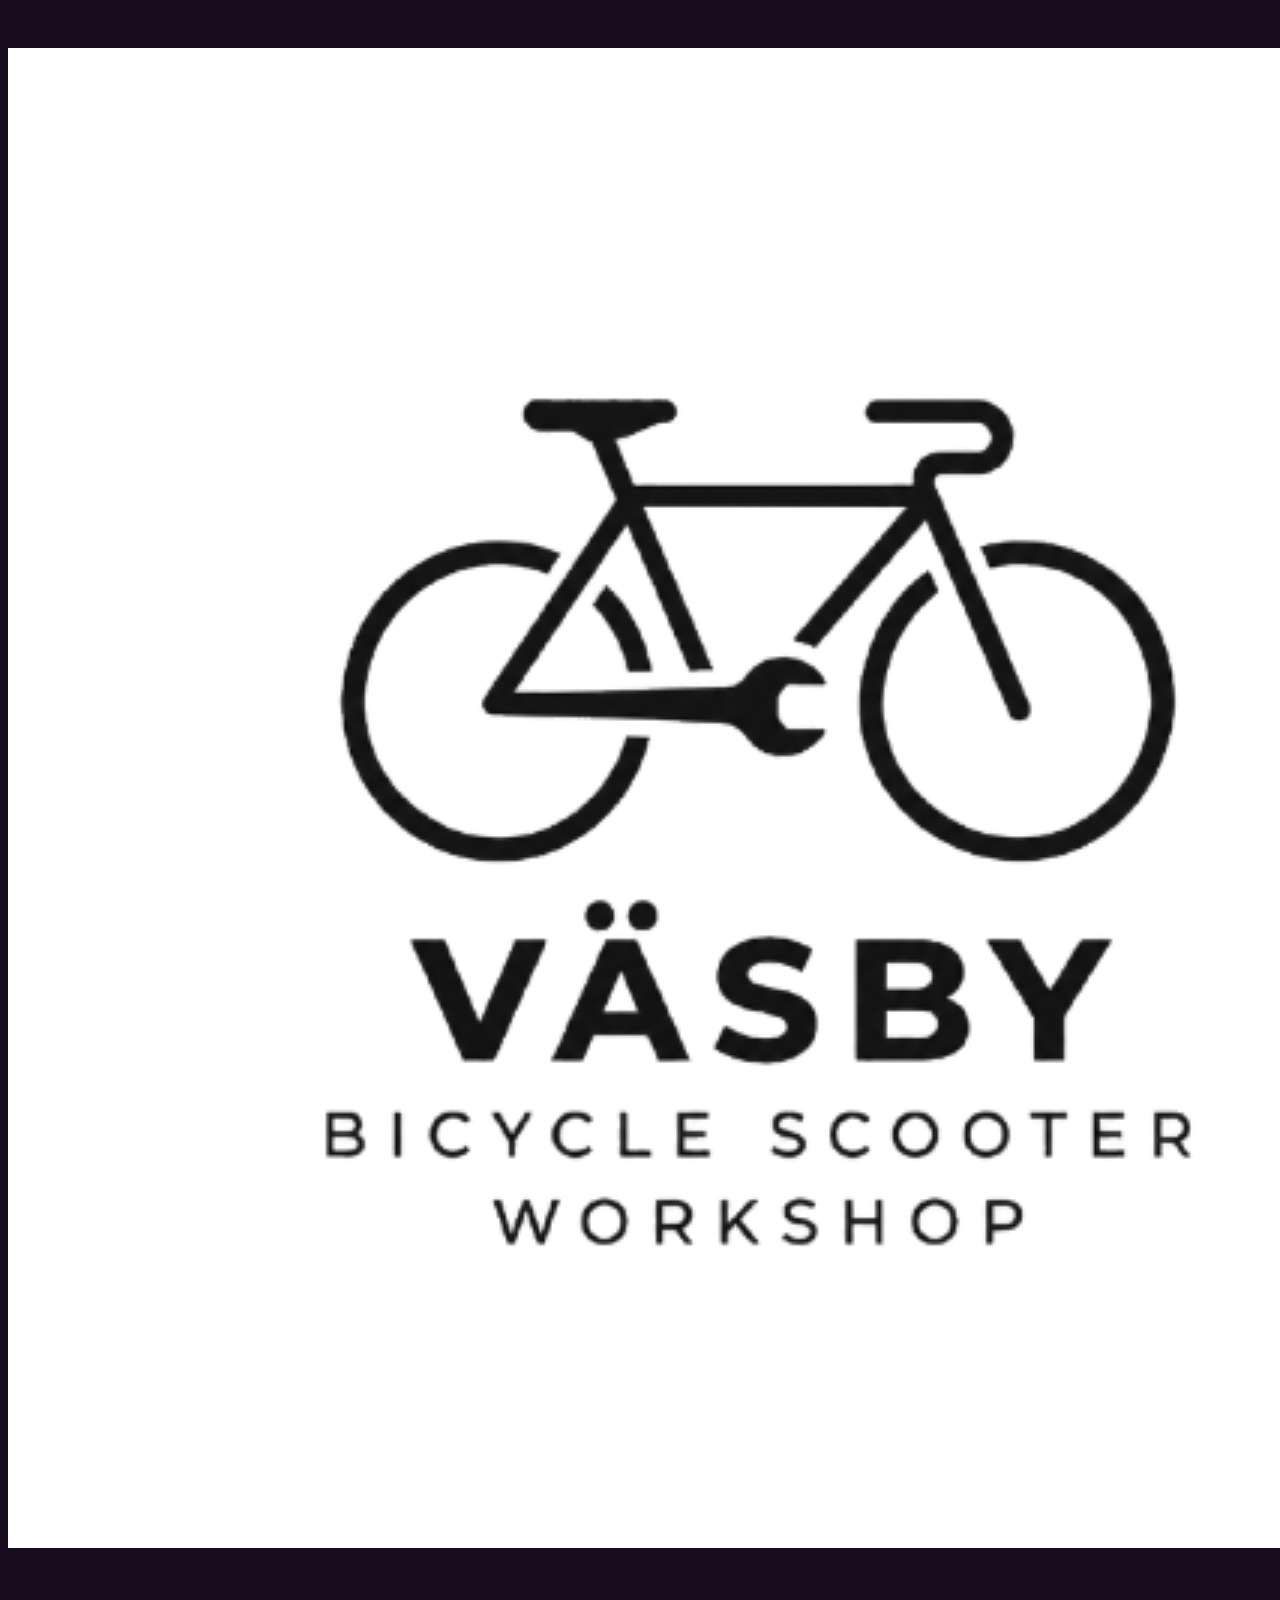
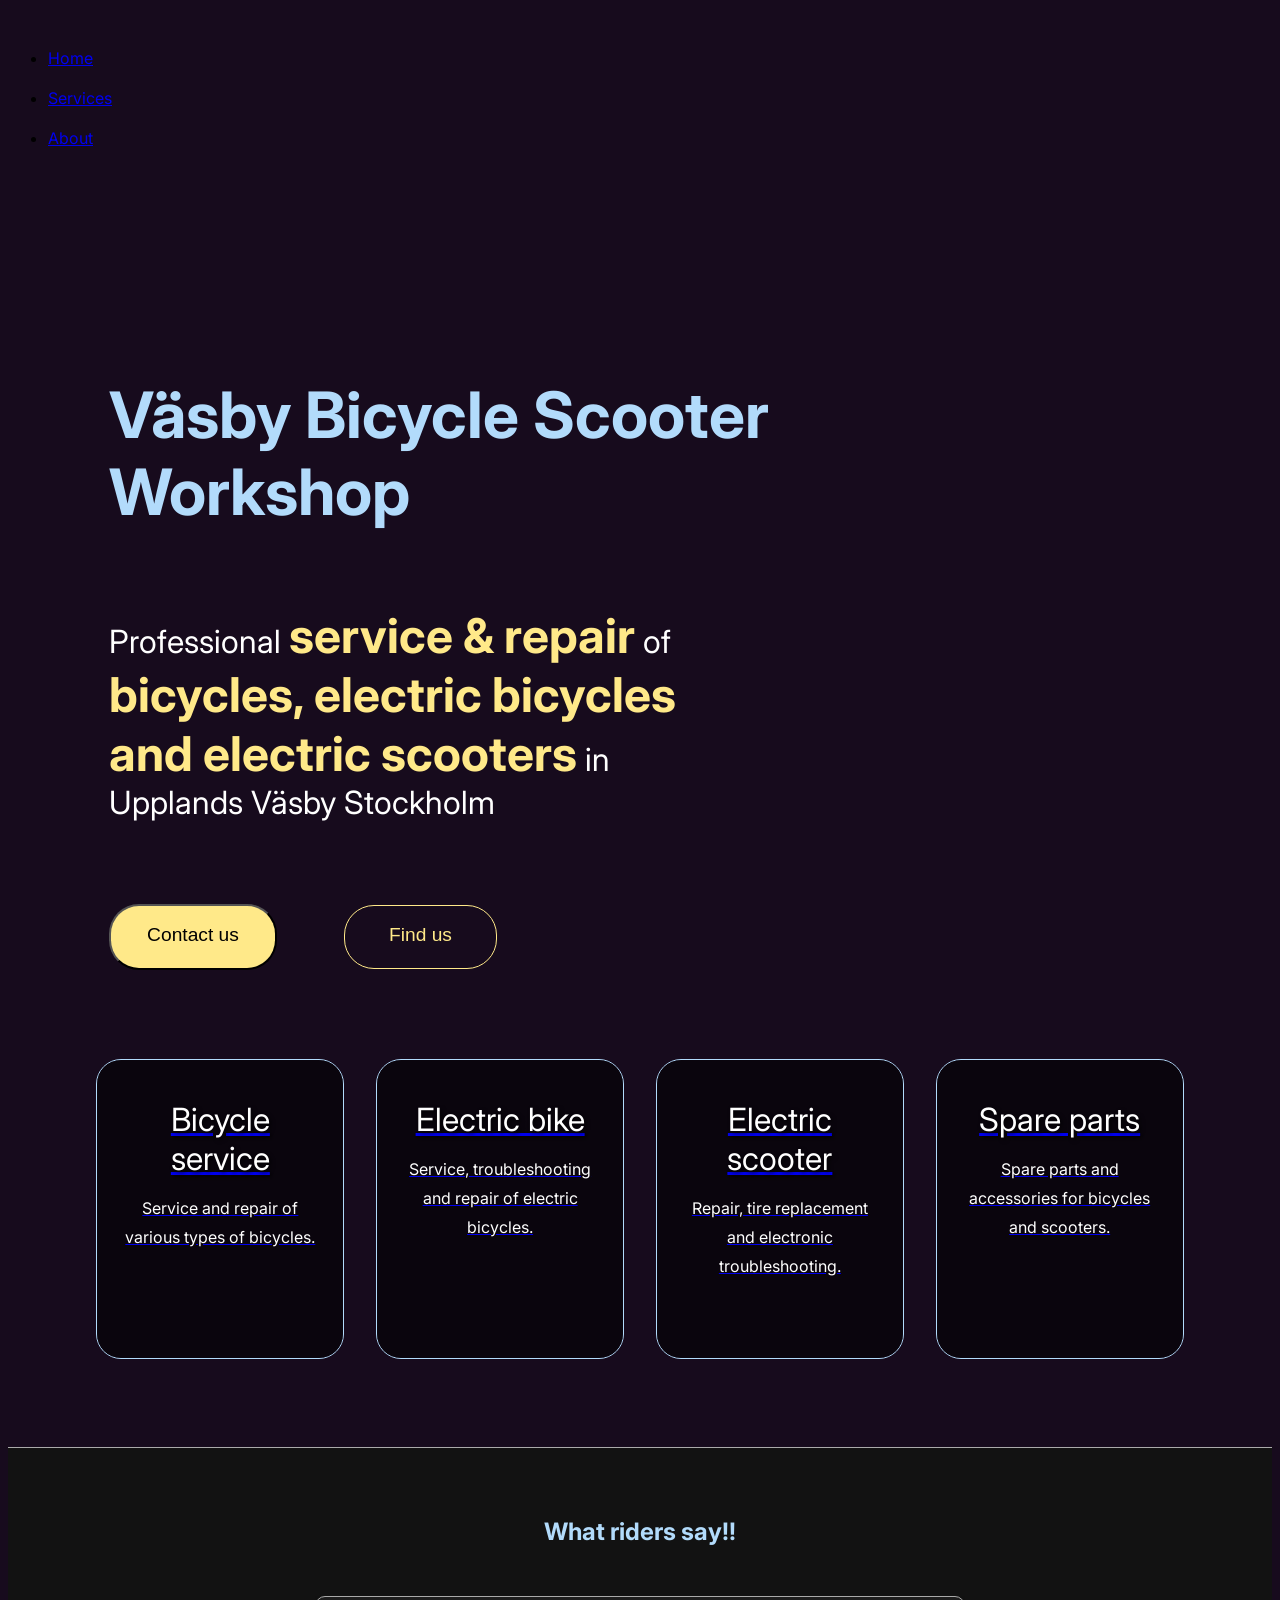
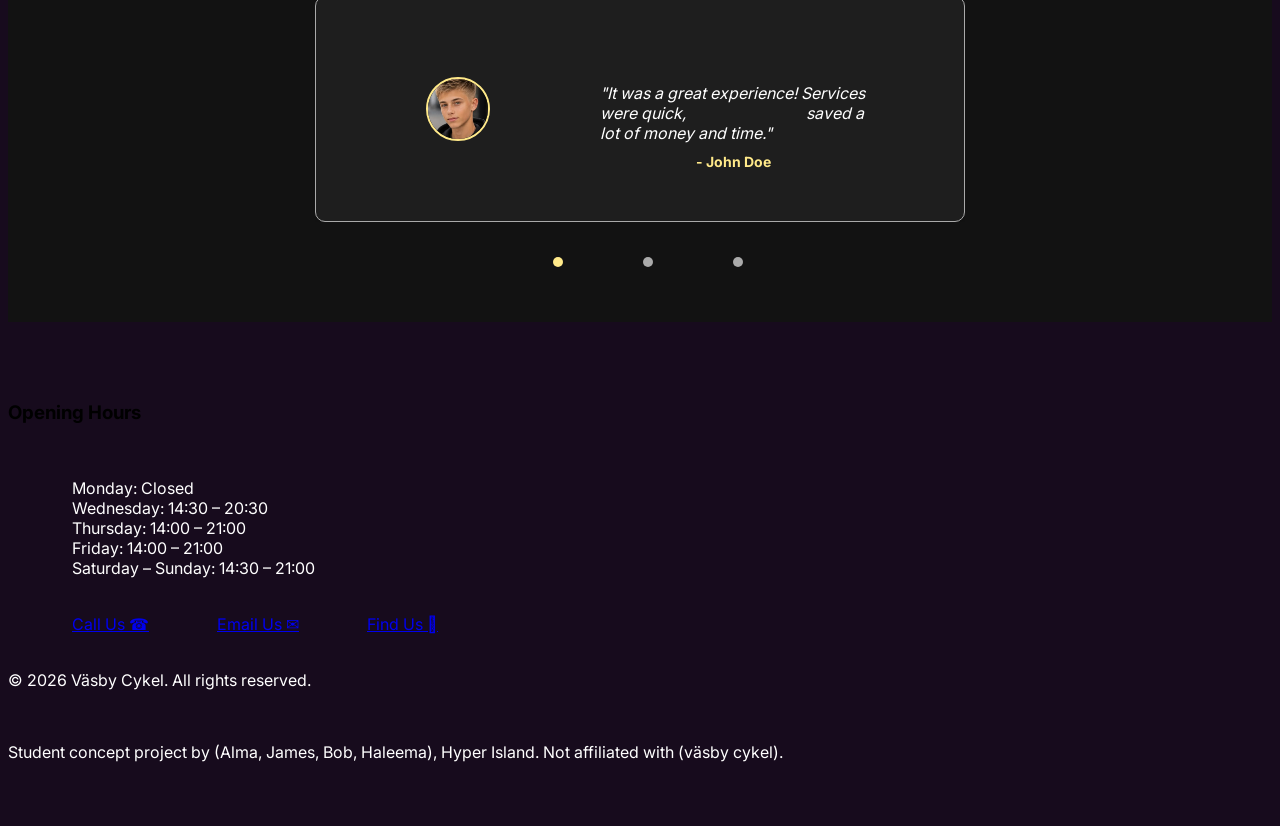
==== commit 62095a1d: "fixed merge errors" ====
--- a/index.html
+++ b/index.html
@@ -14,38 +14,40 @@
 
     <header class="navbar">
                 <div class="logo-container">
-                    <img src="images/logoimage.png" alt="Väsby Cykel Logo" class="logo">
-                </div>
+                        <img src="images/logoimage.png" alt="Väsby Cykel Logo" class="logo">
+                    </div>
                 <nav>
-                    <ul class="nav-links">
-                        <li><a href="index.html" class="active">Home</a></li>
-                        <li><a href="prices.html">Services</a></li>
-                        <li><a href="about.html">About</a></li>
-                    </ul>
-                </nav>
+                        <ul class="nav-links">
+                                <li><a href="index.html" class="active">Home</a></li>
+                                <li><a href="prices.html">Services</a></li>
+                                <li><a href="about.html">About</a></li>
+                            </ul>
+                    </nav>
             </header>
 
     <section class="hero">
 
         <div class="hero-content">
-             <h1>Väsby Bicycle Scooter Workshop</h1>
-             
-              <p>Professional <Span class="accent">service & repair</span> of <span class="accent">bicycles, electric bicycles and electric scooters</span> in Upplands Väsby Stockholm</p>
+            <h1 class="hero-text">Väsby Bicycle Scooter Workshop</h1>
+
+            <p class="hero-p">Professional <Span class="accent">service & repair</span> of <span
+                    class="accent">bicycles, electric
+                    bicycles and electric scooters</span> in Upplands Väsby Stockholm</p>
         </div>
 
 
         <img src="White bike half.svg" alt="an image of a bike" class="hero-image">
 
 
-    <div class="hero-buttons">
-         <button class="Contact-Button" aria-label="call the bike workshop">Contact us</button>
-         <button class="Find-Button" aria-label="find us on the google map">Find us</button>
-    </div>
+        <div class="hero-buttons">
+            <button class="Contact-Button" aria-label="call the bike workshop">Contact us</button>
+            <button class="Find-Button" aria-label="find us on the google map">Find us</button>
+        </div>
 
-     </section>
+    </section>
 
 
-     <div class="service cards">
+    <div class="service cards">
         <div id="service" class="card">
             <a href="./service.html" title="Information about our service.">
                 <video autoplay loop muted playsinline class="card-video" aria-hidden="true">
@@ -81,7 +83,7 @@
             </a>
         </div>
 
-        
+
         <div id="Spare-parts" class="card">
             <a href="./service.html" title="Information about our service.">
                 <video autoplay loop muted playsinline class="card-video" aria-hidden="true">
@@ -93,73 +95,74 @@
             </a>
         </div>
 
-     </div>
+    </div>
 
-     <section class="testimonials-section">
+    <section class="testimonials-section">
                     <h3>What riders say!!</h3>
-        
+
                     <!-- Saare cards ab is container ke ANDAR hain -->
                     <div class="carousel-container" id="carousel">
-                        <div class="testimonial-card">
-                            <div class="avatar-circle"><img src="images/boy1.jpg" alt="Review 1"></div>
-                            <div class="testimonial-content">
-                                <p>"It was a great experience! Services were quick,
-                                     saved a lot of money and time."</p>
-                                <span>- John Doe</span>
-                            </div>
-                        </div>
-        
-                        <div class="testimonial-card">
-                            <div class="avatar-circle"><img src="images/boy2.jpg" alt="Review 2"></div>
-                            <div class="testimonial-content">
-                                <p>"I was impressed with the professionalism
-                                     and expertise of the staff.
-                                    They fixed my bike in no time!"</p>
-                                <span>- Jane Smith</span>
-                            </div>
-                        </div>
-        
-                        <div class="testimonial-card">
-                            <div class="avatar-circle"><img src="images/boy3.jpg" alt="Review 3"></div>
-                            <div class="testimonial-content">
-                                <p>"I highly recommend this bike shop.
-                                     They provided excellent service and made sure my bike was in
-                                      top condition."</p>
-                                <span>- Mike Johnson</span>
-                            </div>
-                        </div>
-                    </div>
-        
+                            <div class="testimonial-card">
+                                    <div class="avatar-circle"><img src="images/boy1.jpg" alt="Review 1"></div>
+                                    <div class="testimonial-content">
+                                            <p>"It was a great experience! Services were quick,
+                                                     saved a lot of money and time."</p>
+                                            <span>- John Doe</span>
+                                        </div>
+                                </div>
+
+                            <div class="testimonial-card">
+                                    <div class="avatar-circle"><img src="images/boy2.jpg" alt="Review 2"></div>
+                                    <div class="testimonial-content">
+                                            <p>"I was impressed with the professionalism
+                                                     and expertise of the staff.
+                                                    They fixed my bike in no time!"</p>
+                                            <span>- Jane Smith</span>
+                                        </div>
+                                </div>
+
+                            <div class="testimonial-card">
+                                    <div class="avatar-circle"><img src="images/boy3.jpg" alt="Review 3"></div>
+                                    <div class="testimonial-content">
+                                            <p>"I highly recommend this bike shop.
+                                                     They provided excellent service and made sure my bike was in
+                                                      top condition."</p>
+                                            <span>- Mike Johnson</span>
+                                        </div>
+                                </div>
+                        </div>
+
                     <!-- Dots (0, 1, 2 se shuru honge) -->
                     <div class="carousel-dots" id="dots-container">
-                        <span class="dot active" onclick="currentSlide(0)"></span>
-                        <span class="dot" onclick="currentSlide(1)"></span>
-                        <span class="dot" onclick="currentSlide(2)"></span>
-                    </div>
+                            <span class="dot active" onclick="currentSlide(0)"></span>
+                            <span class="dot" onclick="currentSlide(1)"></span>
+                            <span class="dot" onclick="currentSlide(2)"></span>
+                        </div>
                 </section>
-            </main>
+        </main>
 
 
-     <footer>
+    <footer>
                 <div class="footer-content">
-                    <h3>Opening Hours</h3>
-                    <p>
-                        Monday: Closed<br>
-                        Wednesday: 14:30 – 20:30<br>
-                        Thursday: 14:00 – 21:00<br>
-                        Friday: 14:00 – 21:00<br>
-                        Saturday – Sunday: 14:30 – 21:00
-                    </p>
-                    <div class="footer-buttons">
-                        <a href="tel: 072-844 35 16" class="footer-button">Call Us &#9742;</a>
-                        <a href="mailto:vesbycykel47@gmail.com" class="footer-button">Email Us &#9993;</a>
-                        <a href="#" class="footer-button">Find Us 𖡡</a>
-                    </div>
-                    <p class="footer-text"> &copy; 2026 Väsby Cykel. All rights reserved.</p>
-                    <p class="footer-disclaimer">Student concept project by (Alma, James, Bob, Haleema), Hyper Island. Not affiliated with (väsby cykel).</p>
-                </div>
+                        <h3>Opening Hours</h3>
+                        <p>
+                                Monday: Closed<br>
+                                Wednesday: 14:30 – 20:30<br>
+                                Thursday: 14:00 – 21:00<br>
+                                Friday: 14:00 – 21:00<br>
+                                Saturday – Sunday: 14:30 – 21:00
+                            </p>
+                        <div class="footer-buttons">
+                                <a href="tel: 072-844 35 16" class="footer-button">Call Us &#9742;</a>
+                                <a href="mailto:vesbycykel47@gmail.com" class="footer-button">Email Us &#9993;</a>
+                                <a href="#" class="footer-button">Find Us 𖡡</a>
+                            </div>
+                        <p class="footer-text"> &copy; 2026 Väsby Cykel. All rights reserved.</p>
+                        <p class="footer-disclaimer">Student concept project by (Alma, James, Bob, Haleema), Hyper
+                Island. Not affiliated with (väsby cykel).</p>
+                    </div>
             </footer>
 
 </body>
 
-</html>
+</html>
--- a/styles.css
+++ b/styles.css
@@ -1,4 +1,4 @@
-/*Color Palette Variables*/
+/* Color Palette Variables */
 
 :root {
     --headings: #b2dbfb;
@@ -8,127 +8,28 @@
     --borders: #aaaaaa;
 }
 
+/* Font Family Declarations */
+
+@font-face {
+    font-family: inter;
+    src: url(./fonts/inter.ttf);
+}
+
+/* Global Style Settings */
+
 body {
     background-color: var(--background);
+    font-family: inter, Arial, Helvetica, sans-serif;
 }
 
 h1 {
     color: var(--headings);
-    font-size: xx-large;
-    /* update this */
+    font-size: clamp(2rem, 3.5vw + 1rem, 3.25rem);
+    margin-bottom: 7vh;
 }
 
 p {
     color: var(--text);
     font-size: medium;
     /* update this */
-}
-
-/********************* Logo Container ************************/
-.logo-container {
-    display: flex;
-    align-items: center;
-    gap: 0.5rem;
-    }
-    
-    .logo {
-    width: 50px;
-    height: 50px;
-    background-image: url('logoimage.png');
-    background-size: contain;
-    background-repeat: no-repeat;
-    background-position: center;
-    background-color: #071334;
-    border-radius: 50%;
-    display: flex;
-    align-items: center;
-    justify-content: center;
-    }
-    /*********************** Navbar Styling ***********************/
-    .navbar {
-    display: flex;
-    justify-content: space-between;
-    align-items: center;
-    background-color: #121212;
-    padding: 1rem 5%;
-    box-shadow: 0 2px 4px rgba(0, 0, 0, 0.05);
-    border-bottom: 1px solid var(--borders);
-    }
-    
-    .nav-links {
-    display: flex;
-    gap: 1rem;
-    list-style: none;
-    }
-    
-    .nav-links a {
-    text-decoration: none;
-    color: var(--text);
-    font-weight: 500;
-    transition: color 0.3s, border-bottom 0.3s;
-    }
-    
-    .nav-links a:hover,
-    .nav-links a.active {
-    color: var(--accent);
-    border-bottom: 2px solid var(--accent);
-    padding-bottom: 2px;
-    }
-    
-    /*************** Footer Styling ***************/
-    footer {
-    background-color: #121212;
-    padding: 40px 20px 20px 20px;
-    border-top: 1px solid var(--borders);
-    text-align: center;
-    margin-top: 50px;
-    color: var(--text);
-    }
-    
-    footer h3 {
-    font-size: 20px;
-    color: var(--headings);
-    margin-bottom: 8px;
-    }
-    
-    footer p {
-    font-size: 14px;
-    color: var(--text);
-    }
-    
-    .footer-buttons {
-    display: flex;
-    flex-direction: column; /* Yeh parent container buttons ko aik ke neechay aik laye ga */
-    align-items: center;
-    gap: 12px;
-    margin: 20px auto;
-    width: 100%;
-    }
-    
-    .footer-button {
-    background-color: var(--background);
-    color: var(--accent);
-    border: 1px solid var(--accent);
-    padding: 12px 28px;
-    border-radius: 30px;
-    text-decoration: none;
-    font-weight: bold;
-    font-size: 0.95rem;
-    width: 80%; /* Buttons ki width aik jaisi aur balanced rahay gi */
-    max-width: 250px;
-    text-align: center;
-    transition: 0.3s;
-    }
-    
-    .footer-button:hover {
-    background-color: var(--accent);
-    color: var(--background);
-    box-shadow: inset 0 0 10px rgba(0, 0, 0, 0.2);
-    }
-    .copyright {
-    font-size: 12px;
-    color: var(--borders);
-    margin-top: 20px;
-    border-top: 1px solid #222;
-    padding-top: 15px;
-    }+}
--- a/indexstyle.css
+++ b/indexstyle.css
@@ -1,42 +1,42 @@
-
 /* *************************************************************************************************
    Hero Section
 ************************************************************************************************* */
 
-h1{
-    font-size:clamp(4rem, 3vw, 8rem);
+.hero-text {
+    font-size: clamp(4rem, 3vw, 8rem);
     margin-top: 12%;
     margin-left: 8%;
     margin-right: 25%;
 }
 
-.accent{
-    color: var(--accent); 
+.accent {
+    color: var(--accent);
     font-weight: bold;
     font-size: clamp(3rem, 2vw, 6rem);
 }
 
-p{
+.hero-p {
     margin-top: 6%;
     margin-left: 8%;
     margin-right: 45%;
     font-size: clamp(2rem, 1vw, 4rem);
 }
-.Contact-Button{
+
+.Contact-Button {
     background-color: var(--accent);
     padding-left: 36px;
     padding-top: 18px;
     padding-right: 36px;
     padding-bottom: 22px;
     border-radius: 30px;
-    font-size: clamp(1.2rem,1.4vw,1.8rem);
+    font-size: clamp(1.2rem, 1.4vw, 1.8rem);
     margin-left: 8%;
     margin-top: 4%;
     transition: 0.3s;
 
-    }
-
-.Find-Button{
+}
+
+.Find-Button {
     background-color: var(--background);
     color: var(--accent);
     border: solid 1px;
@@ -45,19 +45,19 @@
     padding-right: 44px;
     padding-bottom: 22px;
     border-radius: 30px;
-    font-size: clamp(1.2rem,1.4vw,1.8rem);
+    font-size: clamp(1.2rem, 1.4vw, 1.8rem);
     margin-left: 5%;
     margin-top: 4%;
     transition: 0.3s;
 }
 
-.Contact-Button:hover{
+.Contact-Button:hover {
     box-shadow: inset 0 0 12px var(--headings);
     background-color: var(--background);
     color: var(--accent);
 }
 
-.Find-Button:hover{
+.Find-Button:hover {
     box-shadow: inset 0 0 12px var(--accent);
 }
 
@@ -96,6 +96,7 @@
     border: 1px solid var(--headings);
     border-radius: 25px;
 }
+
 /* Card Video Background */
 .card-video {
     position: absolute;
@@ -106,6 +107,7 @@
     object-fit: cover;
     z-index: 1;
 }
+
 /* Dark Semi-Transparent Layer Over Video */
 .card-overlay {
     position: absolute;
@@ -117,6 +119,7 @@
     z-index: 2;
     transition: background-color 0.3s ease;
 }
+
 /* Card Text Layer (On Top of Overlay) */
 .card-title {
     position: relative;
@@ -141,6 +144,7 @@
     margin: 1rem auto 0;
     max-width: 300px;
 }
+
 /* Hover Effect: Brightens video slightly when hovering over card */
 .card:hover .card-overlay {
     background-color: rgba(0, 0, 0, 0.18);
@@ -151,7 +155,7 @@
 ************************************************************************************************* */
 
 @media (max-width: 900px) {
-    h1 {
+    .hero-text {
         font-size: clamp(3rem, 5vw, 5rem);
         margin-top: 10%;
         margin-left: 7%;
@@ -162,7 +166,7 @@
         font-size: inherit;
     }
 
-    p {
+    .hero-p {
         margin-top: 5%;
         margin-left: 7%;
         margin-right: 40%;
@@ -257,6 +261,7 @@
         align-self: flex-end;
         object-fit: contain;
     }
+
     .service.cards {
         flex-direction: column;
         gap: 2rem;
@@ -268,34 +273,34 @@
         flex: 1 1 100%;
         width: 100%;
     }
-    }
-
-
-    /*********************** Testimonials Section Styling ***************/
+}
+
+
+/*********************** Testimonials Section Styling ***************/
 .testimonials-section {
     padding: 25px 20px;
     background-color: #121212;
     text-align: center;
     border-top: 1px solid var(--borders);
     margin-top: 40px;
-    }
-    
-    .testimonials-content {
+}
+
+.testimonials-content {
     flex: 1;
-    }
-    
-    .testimonials-section h3 {
+}
+
+.testimonials-section h3 {
     font-size: 24px;
     color: var(--headings);
     margin-bottom: 30px;
-    }
-    
-    .carousel-container {
+}
+
+.carousel-container {
     display: flex;
     overflow: hidden;
     scroll-snap-type: x mandatory;
     gap: 20px;
-    width:85%;
+    width: 85%;
     scrollbar-width: thin;
     scroll-behavior: smooth;
     max-width: 500px;
@@ -304,17 +309,17 @@
     width: 100%;
     max-width: 650px;
     margin: 0 auto 15px auto;
-    }
-    
-    .carousel-container::-webkit-scrollbar {
+}
+
+.carousel-container::-webkit-scrollbar {
     display: none;
-    }
-    
-    /*********************** Testimonials Section Styling ***************/
-    
-    
-    
-    .testimonial-card {
+}
+
+/*********************** Testimonials Section Styling ***************/
+
+
+
+.testimonial-card {
     flex: 0 0 100%;
     background-color: #1E1E1E;
     border-radius: 10px;
@@ -327,45 +332,45 @@
     scroll-snap-align: center;
     box-sizing: border-box;
     border: 1px solid var(--borders);
-    box-shadow: 0 4px 10px rgba(0,0,0,0.1);
-    }
-    
-    .avatar-circle {
+    box-shadow: 0 4px 10px rgba(0, 0, 0, 0.1);
+}
+
+.avatar-circle {
     width: 60px;
     height: 60px;
     border-radius: 50%;
     overflow: hidden;
     flex-shrink: 0;
     border: 2px solid var(--accent);
-    }
-    
-    .avatar-circle img {
+}
+
+.avatar-circle img {
     width: 100%;
     height: 100%;
     object-fit: cover;
-    }
-    
-    .testimonial-content p {
+}
+
+.testimonial-content p {
     color: var(--text);
     font-size: 16px;
     font-style: italic;
     margin-bottom: 8px;
-    }
-    
-    .testimonial-content span {
+}
+
+.testimonial-content span {
     color: var(--accent);
     font-weight: bold;
     font-size: 14px;
-    }
-    
-    /* Dots Navigation Styling */
-    .carousel-dots {
+}
+
+/* Dots Navigation Styling */
+.carousel-dots {
     display: flex;
     justify-content: center;
     gap: 8px;
-    }
-    
-    .dot {
+}
+
+.dot {
     width: 10px;
     height: 10px;
     background-color: var(--borders);
@@ -373,8 +378,8 @@
     cursor: pointer;
     display: inline-block;
     transition: background-color 0.3s;
-    }
-    
-    .dot.active {
+}
+
+.dot.active {
     background-color: var(--accent);
-    }+}
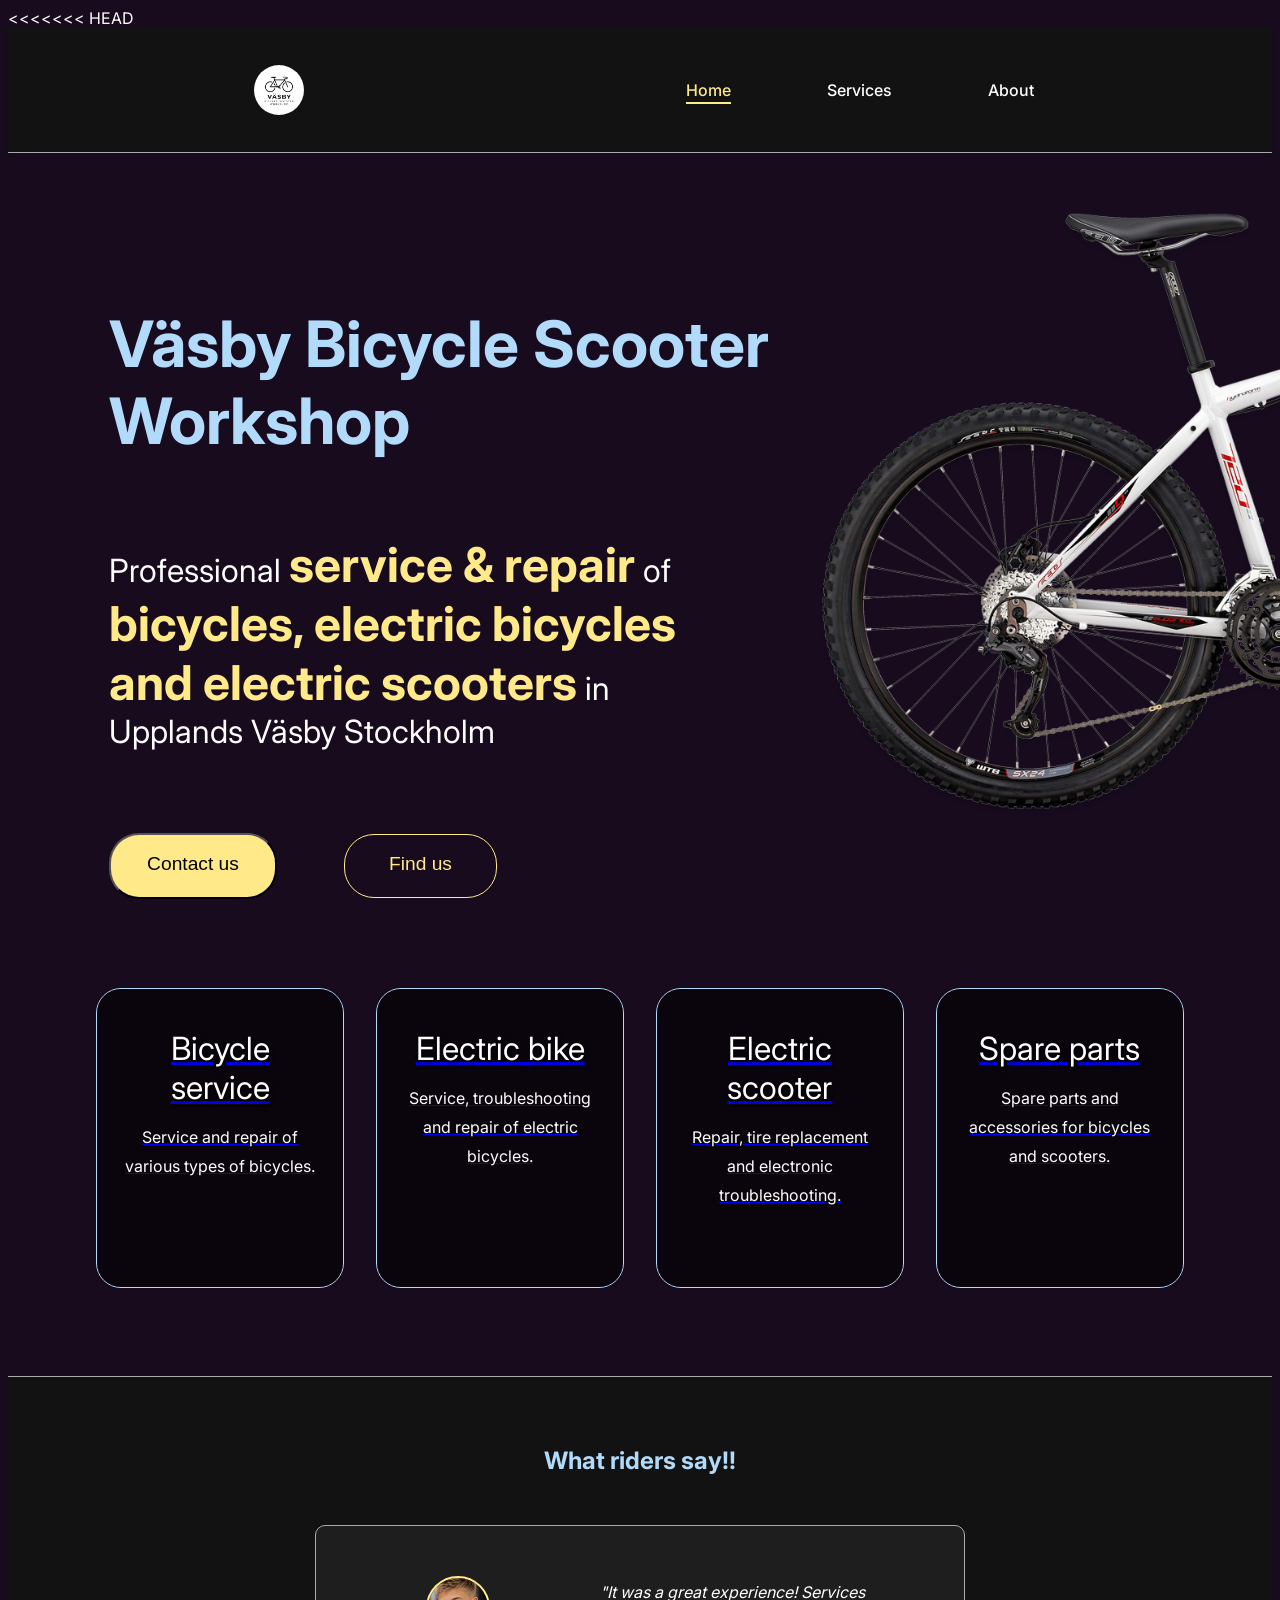
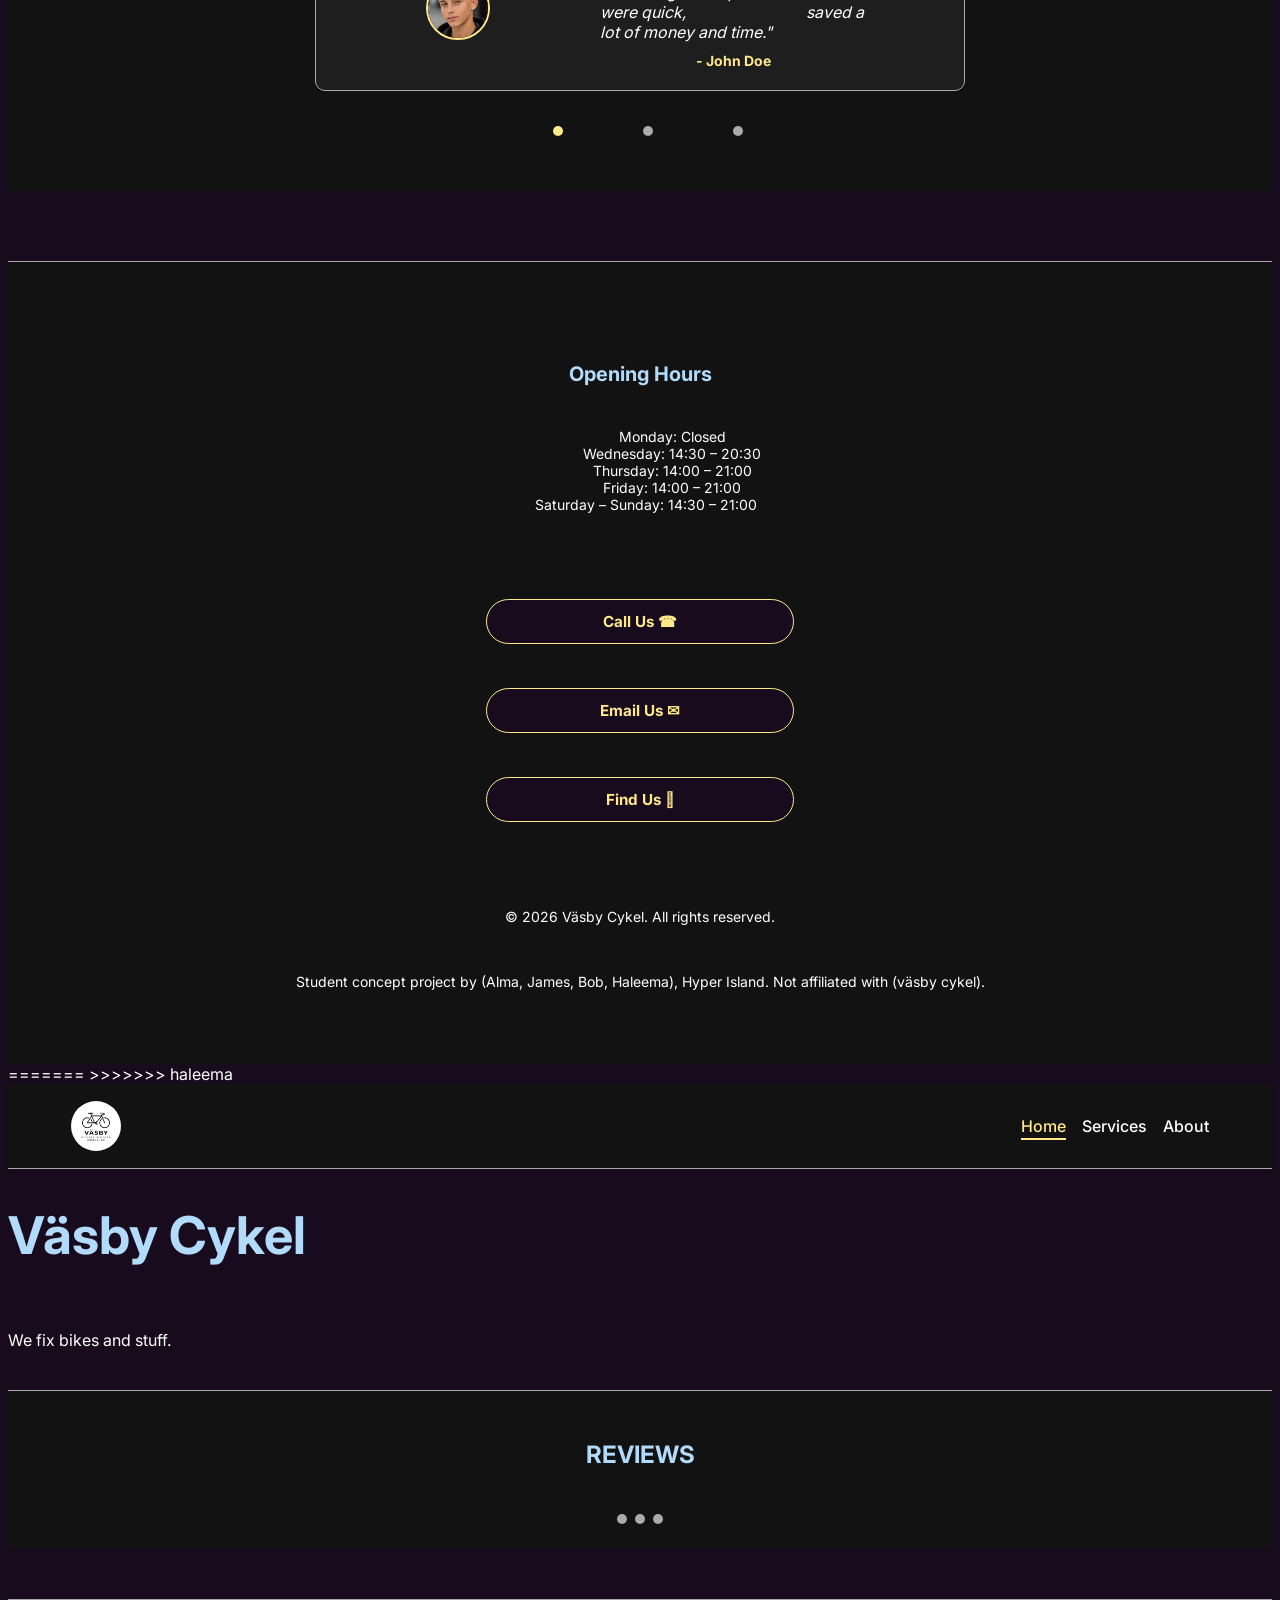
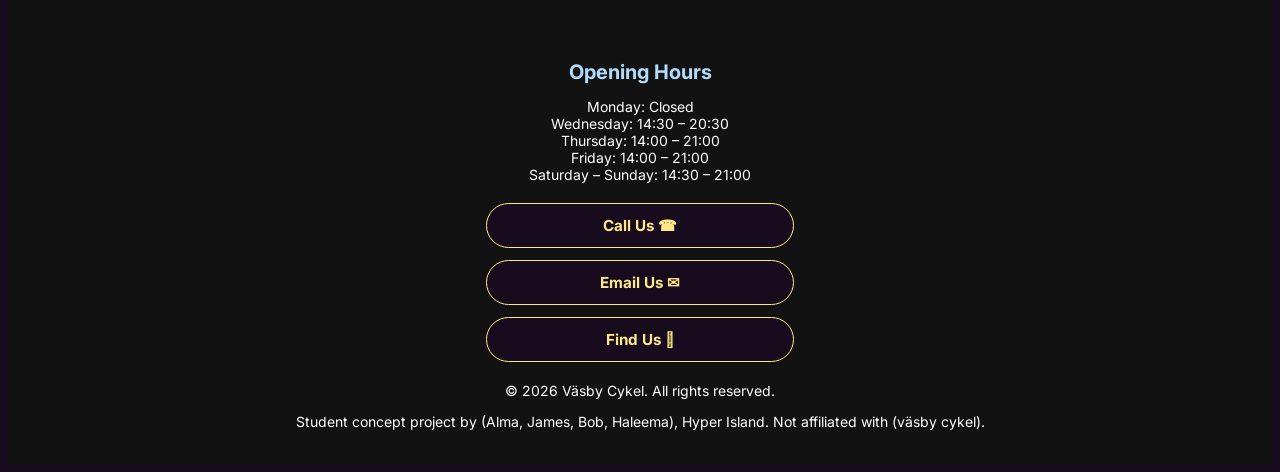
==== commit e26d7b15: "Merge branch 'haleema'" ====
--- a/index.html
+++ b/index.html
@@ -11,6 +11,7 @@
 </head>
 
 <body>
+<<<<<<< HEAD
 
     <header class="navbar">
                 <div class="logo-container">
@@ -164,5 +165,122 @@
             </footer>
 
 </body>
-
+=======
+>>>>>>> haleema
+
+    <!-- Header Section -->
+    <header class="navbar">
+        <div class="logo-container">
+            <img src="images/logoimage.png" alt="Väsby Cykel Logo" class="logo">
+        </div>
+        <nav>
+            <ul class="nav-links">
+                <li><a href="index.html" class="active">Home</a></li>
+                <li><a href="prices.html">Services</a></li>
+                <li><a href="about.html">About</a></li>
+            </ul>
+        </nav>
+    </header>
+
+    <!-- Main Content -->
+    <main>
+        <h1>Väsby Cykel</h1>
+        <p>We fix bikes and stuff.</p>
+
+        <section class="testimonials-section">
+            <h3>REVIEWS</h3>
+            
+            <!-- Saare cards ab is container ke ANDAR hain -->
+            <div class="carousel-container" id="carousel">
+                <div class="testimonial-card">
+                    <div class="avatar-circle"><img src="images/boy1.jpg" alt="Review 1"></div>
+                    <div class="testimonial-content">
+                        <p>"It was a great experience! Services were quick,
+                             saved a lot of money and time."</p>
+                        <span>- covid19lover</span>
+                    </div>
+                </div>
+
+                <div class="testimonial-card">
+                    <div class="avatar-circle"><img src="images/boy2.jpg" alt="Review 2"></div>
+                    <div class="testimonial-content">
+                        <p>"I was impressed with the professionalism
+                             and expertise of the staff. 
+                            They fixed my bike in no time!"</p>
+                        <span>- andrew tate</span>
+                    </div>
+                </div>
+
+                <div class="testimonial-card">
+                    <div class="avatar-circle"><img src="images/boy3.jpg" alt="Review 3"></div>
+                    <div class="testimonial-content">
+                        <p>"I highly recommend this bike shop.
+                             They provided excellent service and made sure my bike was in
+                              top condition."</p>
+                        <span>- MR.beast</span>
+                    </div>
+                </div>
+            </div>
+
+            <!-- Dots (0, 1, 2 se shuru honge) -->
+            <div class="carousel-dots" id="dots-container">
+                <span class="dot active" onclick="currentSlide(0)"></span>
+                <span class="dot" onclick="currentSlide(1)"></span>
+                <span class="dot" onclick="currentSlide(2)"></span>
+            </div>
+        </section>
+    </main>
+
+    <!-- Footer Section -->
+    <footer>
+        <div class="footer-content">
+            <h3>Opening Hours</h3>
+            <p>
+                Monday: Closed<br>
+                Wednesday: 14:30 – 20:30<br>
+                Thursday: 14:00 – 21:00<br>
+                Friday: 14:00 – 21:00<br>
+                Saturday – Sunday: 14:30 – 21:00
+            </p>
+            <div class="footer-buttons">
+                <a href="tel: 072-844 35 16" class="footer-button">Call Us &#9742;</a>
+                <a href="mailto:vesbycykel47@gmail.com" class="footer-button">Email Us &#9993;</a>
+                <a href="#" class="footer-button">Find Us 𖡡</a>
+            </div>
+            <p class="footer-text"> &copy; 2026 Väsby Cykel. All rights reserved.</p>
+            <p class="footer-disclaimer">Student concept project by (Alma, James, Bob, Haleema), Hyper Island. Not affiliated with (väsby cykel).</p>
+        </div>
+    </footer>
+    <script>
+    let currentIndex = 0;
+    const cards = document.querySelectorAll('.testimonial-card');
+    const dots = document.querySelectorAll('.dot');
+    const totalCards = cards.length;
+
+    function showCard(index) {
+        cards.forEach((card, i) => {
+            card.style.display = (i === index) ? 'flex' : 'none';
+        });
+        dots.forEach((dot, i) => {
+            dot.classList.toggle('active', i === index);
+        });
+    }
+
+    // every 3 seconds, show the next card
+    setInterval(() => {
+        currentIndex = (currentIndex + 1) % totalCards;
+        showCard(currentIndex);
+    }, 3000);
+
+    // Dots par click karne ke liye
+    function currentSlide(index) {
+        currentIndex = index;
+        showCard(currentIndex);
+    }
+
+    // to bring the first card on page load
+    showCard(currentIndex);
+</script>
+
+</body>
 </html>
--- a/styles.css
+++ b/styles.css
@@ -19,6 +19,7 @@
 
 body {
     background-color: var(--background);
+    color: var(--text);
     font-family: inter, Arial, Helvetica, sans-serif;
 }
 
@@ -31,5 +32,218 @@
 p {
     color: var(--text);
     font-size: medium;
-    /* update this */
+}
+/********************* Logo Container ************************/
+.logo-container {
+    display: flex;
+    align-items: center;
+    gap: 0.5rem;
+}
+
+.logo {
+    width: 50px;
+    height: 50px;
+    background-image: url('logoimage.png');
+    background-size: contain;
+    background-repeat: no-repeat;
+    background-position: center;
+    background-color: #071334;
+    border-radius: 50%;
+    display: flex;
+    align-items: center;
+    justify-content: center;
+}
+/*********************** Navbar Styling ***********************/
+.navbar {
+    display: flex;
+    justify-content: space-between;
+    align-items: center;
+    background-color: #121212;
+    padding: 1rem 5%;
+    box-shadow: 0 2px 4px rgba(0, 0, 0, 0.05);
+    border-bottom: 1px solid var(--borders);
+}
+
+.nav-links {
+    display: flex;
+    gap: 1rem;
+    list-style: none;
+}
+
+.nav-links a {
+    text-decoration: none;
+    color: var(--text);
+    font-weight: 500;
+    transition: color 0.3s, border-bottom 0.3s;
+}
+
+.nav-links a:hover,
+.nav-links a.active {
+    color: var(--accent);
+    border-bottom: 2px solid var(--accent);
+    padding-bottom: 2px;
+}
+
+/*************** Footer Styling ***************/
+footer {
+    background-color: #121212;
+    padding: 40px 20px 20px 20px;
+    border-top: 1px solid var(--borders);
+    text-align: center;
+    margin-top: 50px;
+    color: var(--text);
+}
+
+footer h3 {
+    font-size: 20px;
+    color: var(--headings);
+    margin-bottom: 8px;
+}
+
+footer p {
+    font-size: 14px;
+    color: var(--text);
+}
+
+.footer-buttons {
+    display: flex;
+    flex-direction: column; /* Yeh parent container buttons ko aik ke neechay aik laye ga */
+    align-items: center;
+    gap: 12px;
+    margin: 20px auto;
+    width: 100%;
+}
+
+.footer-button {
+    background-color: var(--background);
+    color: var(--accent);
+    border: 1px solid var(--accent);
+    padding: 12px 28px;
+    border-radius: 30px;
+    text-decoration: none;
+    font-weight: bold;
+    font-size: 0.95rem;
+    width: 80%; /* Buttons ki width aik jaisi aur balanced rahay gi */
+    max-width: 250px;
+    text-align: center;
+    transition: 0.3s;
+}
+
+.footer-button:hover {
+    background-color: var(--accent);
+    color: var(--background);
+    box-shadow: inset 0 0 10px rgba(0, 0, 0, 0.2);
+}
+.copyright {
+    font-size: 12px;
+    color: var(--borders);
+    margin-top: 20px;
+    border-top: 1px solid #222;
+    padding-top: 15px;
+}
+
+/*********************** Testimonials Section Styling ***************/
+.testimonials-section {
+    padding: 25px 20px;
+    background-color: #121212;
+    text-align: center;
+    border-top: 1px solid var(--borders);
+    margin-top: 40px;
+}
+
+.testimonials-content {
+    flex: 1;
+}
+
+.testimonials-section h3 {
+    font-size: 24px;
+    color: var(--headings);
+    margin-bottom: 30px;
+}
+
+.carousel-container {
+    display: flex;
+    overflow: hidden;
+    scroll-snap-type: x mandatory;
+    gap: 20px;
+    width:85%;
+    scrollbar-width: thin;
+    scroll-behavior: smooth;
+    max-width: 500px;
+    box-sizing: border-box;
+    margin: 0 auto 15px auto;
+    width: 100%;
+    max-width: 650px;
+    margin: 0 auto 15px auto;
+}
+
+.carousel-container::-webkit-scrollbar {
+    display: none;
+}
+/*********************** Testimonials Section Styling ***************/
+
+
+.testimonial-card {
+    flex: 0 0 100%;
+    background-color: #1e1e1e;
+    border-radius: 10px;
+    padding: 20px 15px;
+    min-width: 250px;
+    display: flex;
+    align-items: center;
+    gap: 15px;
+    text-align: left;
+    scroll-snap-align: center;
+    box-sizing: border-box;
+    border: 1px solid var(--borders);
+    box-shadow: 0 4px 10px rgba(0,0,0,0.1);
+}
+
+.avatar-circle {
+    width: 60px;
+    height: 60px;
+    border-radius: 50%;
+    overflow: hidden;
+    flex-shrink: 0;
+    border: 2px solid var(--accent);
+}
+
+.avatar-circle img {
+    width: 100%;
+    height: 100%;
+    object-fit: cover;
+}
+
+.testimonial-content p {
+    color: var(--text);
+    font-size: 16px;
+    font-style: italic;
+    margin-bottom: 8px;
+}
+
+.testimonial-content span {
+    color: var(--accent);
+    font-weight: bold;
+    font-size: 14px;
+}
+
+/* Dots Navigation Styling */
+.carousel-dots {
+    display: flex;
+    justify-content: center;
+    gap: 8px;
+}
+
+.dot {
+    width: 10px;
+    height: 10px;
+    background-color: var(--borders);
+    border-radius: 50%;
+    cursor: pointer;
+    display: inline-block;
+    transition: background-color 0.3s;
+}
+
+.dot.active {
+    background-color: var(--accent);
 }
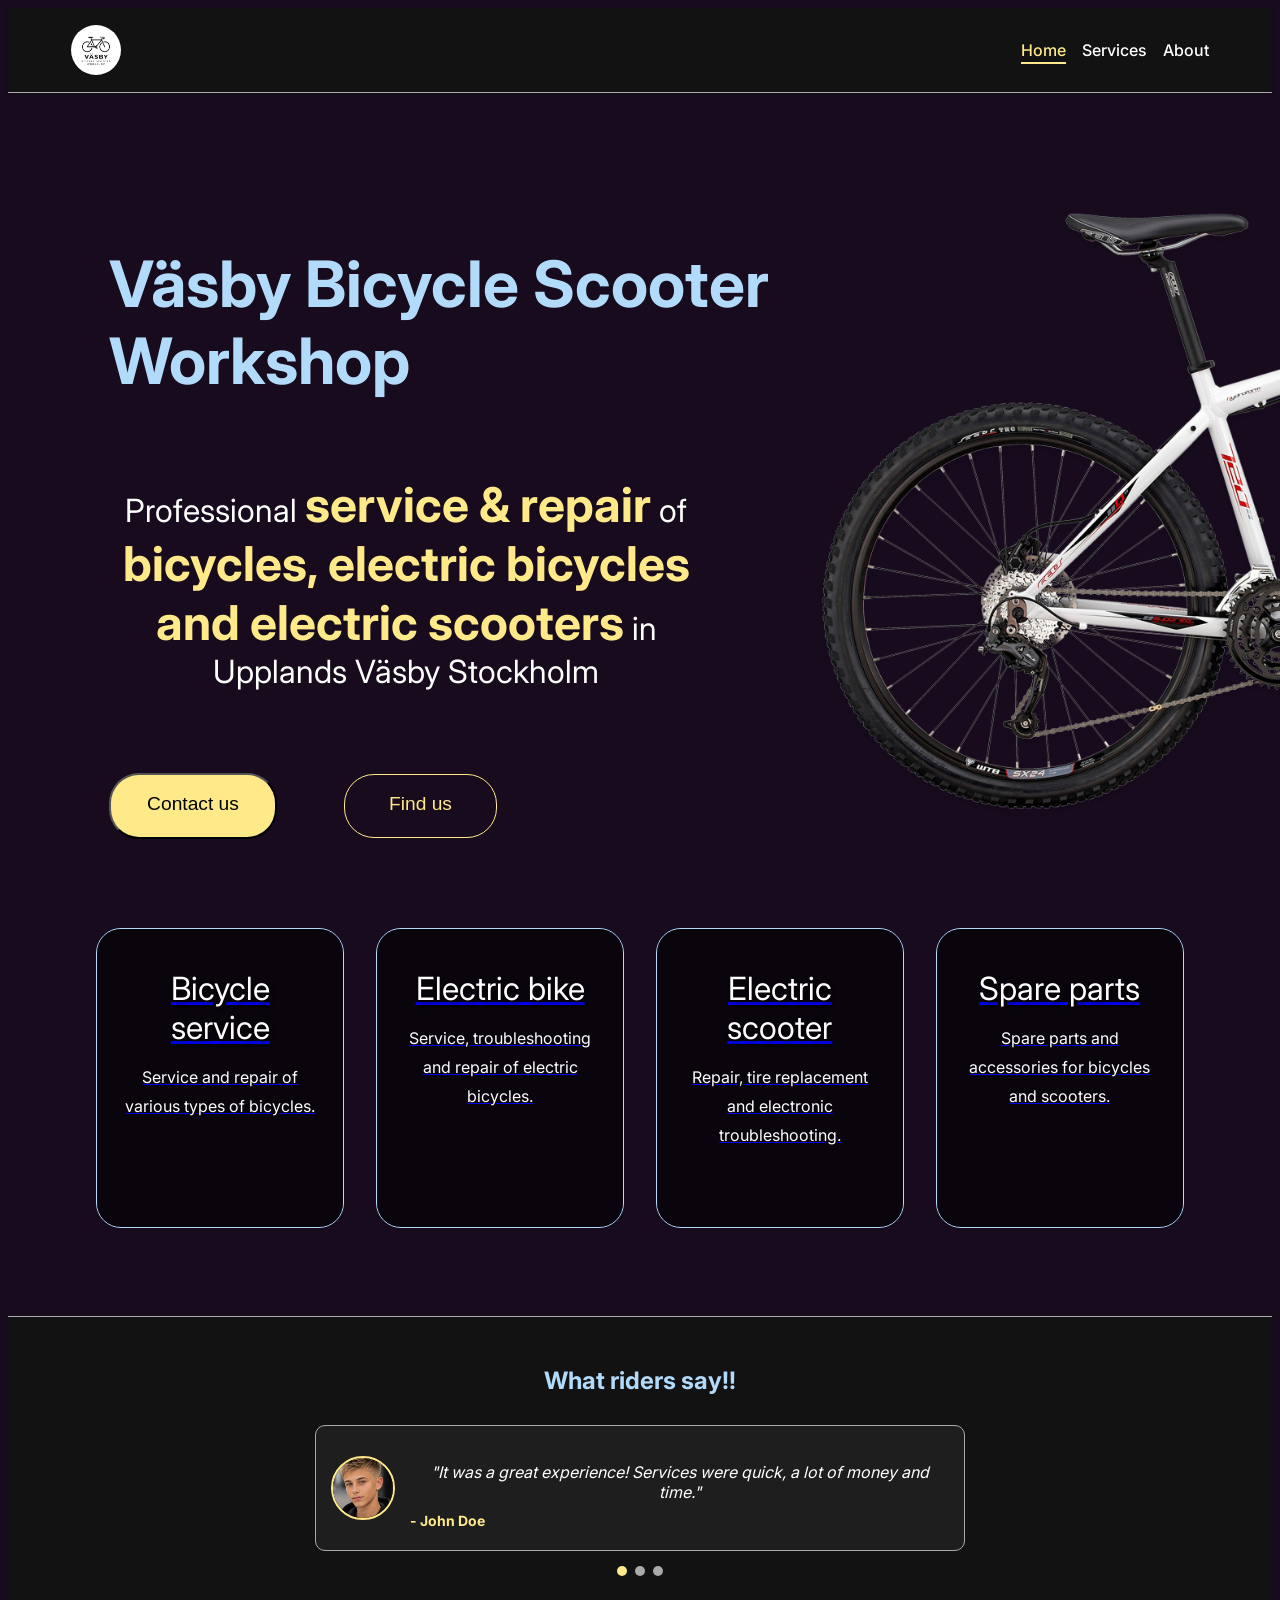
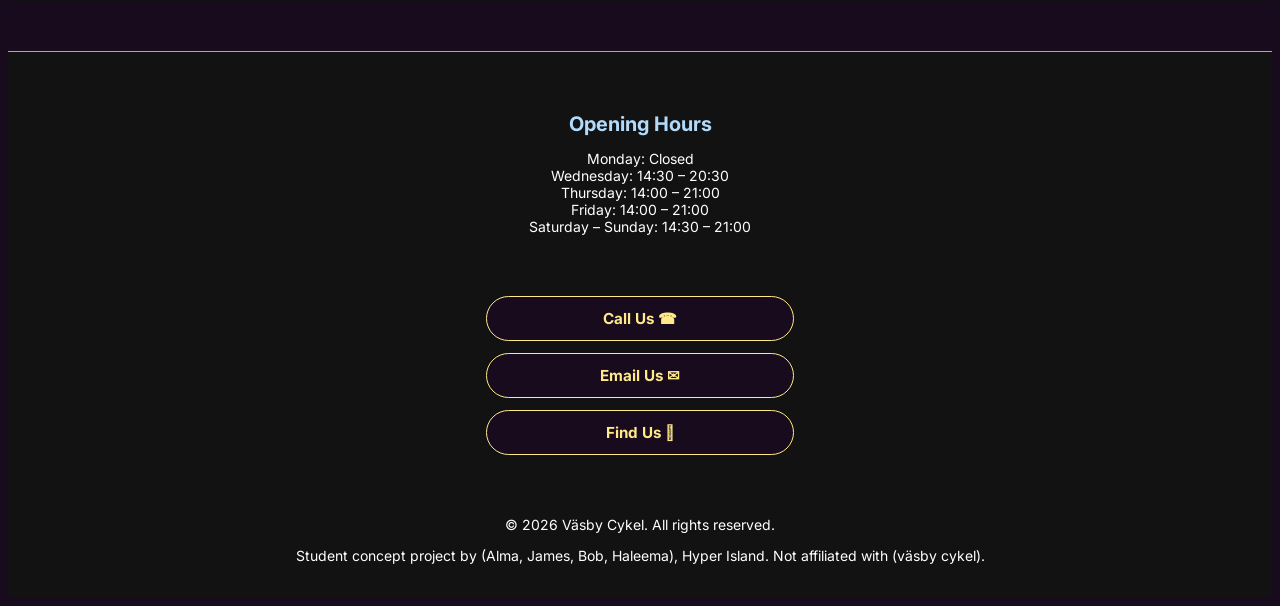
==== commit dfaa96f6: "Fixed more merge errors (invisible unicode characters)" ====
--- a/index.html
+++ b/index.html
@@ -11,164 +11,7 @@
 </head>
 
 <body>
-<<<<<<< HEAD
-
-    <header class="navbar">
-                <div class="logo-container">
-                        <img src="images/logoimage.png" alt="Väsby Cykel Logo" class="logo">
-                    </div>
-                <nav>
-                        <ul class="nav-links">
-                                <li><a href="index.html" class="active">Home</a></li>
-                                <li><a href="prices.html">Services</a></li>
-                                <li><a href="about.html">About</a></li>
-                            </ul>
-                    </nav>
-            </header>
-
-    <section class="hero">
-
-        <div class="hero-content">
-            <h1 class="hero-text">Väsby Bicycle Scooter Workshop</h1>
-
-            <p class="hero-p">Professional <Span class="accent">service & repair</span> of <span
-                    class="accent">bicycles, electric
-                    bicycles and electric scooters</span> in Upplands Väsby Stockholm</p>
-        </div>
-
-
-        <img src="White bike half.svg" alt="an image of a bike" class="hero-image">
-
-
-        <div class="hero-buttons">
-            <button class="Contact-Button" aria-label="call the bike workshop">Contact us</button>
-            <button class="Find-Button" aria-label="find us on the google map">Find us</button>
-        </div>
-
-    </section>
-
-
-    <div class="service cards">
-        <div id="service" class="card">
-            <a href="./service.html" title="Information about our service.">
-                <video autoplay loop muted playsinline class="card-video" aria-hidden="true">
-                    <source src="unknown user on Pixabay.mp4" type="video/mp4">
-                </video>
-                <div class="card-overlay"></div>
-                <span class="card-title">Bicycle service</span>
-                <p class="card-description">Service and repair of various types of bicycles.</p>
-            </a>
-        </div>
-
-
-        <div id="electric-bike" class="card">
-            <a href="./service.html" title="Information about our service.">
-                <video autoplay loop muted playsinline class="card-video" aria-hidden="true">
-                    <source src="movadspro on Pixabay.mp4" type="video/mp4">
-                </video>
-                <div class="card-overlay"></div>
-                <span class="card-title">Electric bike</span>
-                <p class="card-description">Service, troubleshooting and repair of electric bicycles.</p>
-            </a>
-        </div>
-
-
-        <div id="electric-scooter" class="card">
-            <a href="./service.html" title="Information about our service.">
-                <video autoplay loop muted playsinline class="card-video" aria-hidden="true">
-                    <source src="scooter.mp4" type="video/mp4">
-                </video>
-                <div class="card-overlay"></div>
-                <span class="card-title">Electric scooter</span>
-                <p class="card-description">Repair, tire replacement and electronic troubleshooting.</p>
-            </a>
-        </div>
-
-
-        <div id="Spare-parts" class="card">
-            <a href="./service.html" title="Information about our service.">
-                <video autoplay loop muted playsinline class="card-video" aria-hidden="true">
-                    <source src="AlfLucio on Pixabay.mp4" type="video/mp4">
-                </video>
-                <div class="card-overlay"></div>
-                <span class="card-title">Spare parts</span>
-                <p class="card-description">Spare parts and accessories for bicycles and scooters.</p>
-            </a>
-        </div>
-
-    </div>
-
-    <section class="testimonials-section">
-                    <h3>What riders say!!</h3>
-
-                    <!-- Saare cards ab is container ke ANDAR hain -->
-                    <div class="carousel-container" id="carousel">
-                            <div class="testimonial-card">
-                                    <div class="avatar-circle"><img src="images/boy1.jpg" alt="Review 1"></div>
-                                    <div class="testimonial-content">
-                                            <p>"It was a great experience! Services were quick,
-                                                     saved a lot of money and time."</p>
-                                            <span>- John Doe</span>
-                                        </div>
-                                </div>
-
-                            <div class="testimonial-card">
-                                    <div class="avatar-circle"><img src="images/boy2.jpg" alt="Review 2"></div>
-                                    <div class="testimonial-content">
-                                            <p>"I was impressed with the professionalism
-                                                     and expertise of the staff.
-                                                    They fixed my bike in no time!"</p>
-                                            <span>- Jane Smith</span>
-                                        </div>
-                                </div>
-
-                            <div class="testimonial-card">
-                                    <div class="avatar-circle"><img src="images/boy3.jpg" alt="Review 3"></div>
-                                    <div class="testimonial-content">
-                                            <p>"I highly recommend this bike shop.
-                                                     They provided excellent service and made sure my bike was in
-                                                      top condition."</p>
-                                            <span>- Mike Johnson</span>
-                                        </div>
-                                </div>
-                        </div>
-
-                    <!-- Dots (0, 1, 2 se shuru honge) -->
-                    <div class="carousel-dots" id="dots-container">
-                            <span class="dot active" onclick="currentSlide(0)"></span>
-                            <span class="dot" onclick="currentSlide(1)"></span>
-                            <span class="dot" onclick="currentSlide(2)"></span>
-                        </div>
-                </section>
-        </main>
-
-
-    <footer>
-                <div class="footer-content">
-                        <h3>Opening Hours</h3>
-                        <p>
-                                Monday: Closed<br>
-                                Wednesday: 14:30 – 20:30<br>
-                                Thursday: 14:00 – 21:00<br>
-                                Friday: 14:00 – 21:00<br>
-                                Saturday – Sunday: 14:30 – 21:00
-                            </p>
-                        <div class="footer-buttons">
-                                <a href="tel: 072-844 35 16" class="footer-button">Call Us &#9742;</a>
-                                <a href="mailto:vesbycykel47@gmail.com" class="footer-button">Email Us &#9993;</a>
-                                <a href="#" class="footer-button">Find Us 𖡡</a>
-                            </div>
-                        <p class="footer-text"> &copy; 2026 Väsby Cykel. All rights reserved.</p>
-                        <p class="footer-disclaimer">Student concept project by (Alma, James, Bob, Haleema), Hyper
-                Island. Not affiliated with (väsby cykel).</p>
-                    </div>
-            </footer>
-
-</body>
-=======
->>>>>>> haleema
-
-    <!-- Header Section -->
+
     <header class="navbar">
         <div class="logo-container">
             <img src="images/logoimage.png" alt="Väsby Cykel Logo" class="logo">
@@ -182,56 +25,123 @@
         </nav>
     </header>
 
-    <!-- Main Content -->
-    <main>
-        <h1>Väsby Cykel</h1>
-        <p>We fix bikes and stuff.</p>
-
-        <section class="testimonials-section">
-            <h3>REVIEWS</h3>
-            
-            <!-- Saare cards ab is container ke ANDAR hain -->
-            <div class="carousel-container" id="carousel">
-                <div class="testimonial-card">
-                    <div class="avatar-circle"><img src="images/boy1.jpg" alt="Review 1"></div>
-                    <div class="testimonial-content">
-                        <p>"It was a great experience! Services were quick,
-                             saved a lot of money and time."</p>
-                        <span>- covid19lover</span>
-                    </div>
+    <section class="hero">
+
+        <div class="hero-content">
+            <h1 class="hero-text">Väsby Bicycle Scooter Workshop</h1>
+
+            <p class="hero-p">Professional <Span class="accent">service & repair</span> of <span
+                    class="accent">bicycles, electric
+                    bicycles and electric scooters</span> in Upplands Väsby Stockholm</p>
+        </div>
+
+
+        <img src="White bike half.svg" alt="an image of a bike" class="hero-image">
+
+
+        <div class="hero-buttons">
+            <button class="Contact-Button" aria-label="call the bike workshop">Contact us</button>
+            <button class="Find-Button" aria-label="find us on the google map">Find us</button>
+        </div>
+
+    </section>
+
+
+    <div class="service cards">
+        <div id="service" class="card">
+            <a href="./service.html" title="Information about our service.">
+                <video autoplay loop muted playsinline class="card-video" aria-hidden="true">
+                    <source src="unknown user on Pixabay.mp4" type="video/mp4">
+                </video>
+                <div class="card-overlay"></div>
+                <span class="card-title">Bicycle service</span>
+                <p class="card-description">Service and repair of various types of bicycles.</p>
+            </a>
+        </div>
+
+
+        <div id="electric-bike" class="card">
+            <a href="./service.html" title="Information about our service.">
+                <video autoplay loop muted playsinline class="card-video" aria-hidden="true">
+                    <source src="movadspro on Pixabay.mp4" type="video/mp4">
+                </video>
+                <div class="card-overlay"></div>
+                <span class="card-title">Electric bike</span>
+                <p class="card-description">Service, troubleshooting and repair of electric bicycles.</p>
+            </a>
+        </div>
+
+
+        <div id="electric-scooter" class="card">
+            <a href="./service.html" title="Information about our service.">
+                <video autoplay loop muted playsinline class="card-video" aria-hidden="true">
+                    <source src="scooter.mp4" type="video/mp4">
+                </video>
+                <div class="card-overlay"></div>
+                <span class="card-title">Electric scooter</span>
+                <p class="card-description">Repair, tire replacement and electronic troubleshooting.</p>
+            </a>
+        </div>
+
+
+        <div id="Spare-parts" class="card">
+            <a href="./service.html" title="Information about our service.">
+                <video autoplay loop muted playsinline class="card-video" aria-hidden="true">
+                    <source src="AlfLucio on Pixabay.mp4" type="video/mp4">
+                </video>
+                <div class="card-overlay"></div>
+                <span class="card-title">Spare parts</span>
+                <p class="card-description">Spare parts and accessories for bicycles and scooters.</p>
+            </a>
+        </div>
+
+    </div>
+
+    <section class="testimonials-section">
+        <h3>What riders say!!</h3>
+
+        <!-- Saare cards ab is container ke ANDAR hain -->
+        <div class="carousel-container" id="carousel">
+            <div class="testimonial-card">
+                <div class="avatar-circle"><img src="images/boy1.jpg" alt="Review 1"></div>
+                <div class="testimonial-content">
+                    <p>"It was a great experience! Services were quick,
+                        a lot of money and time."</p>
+                    <span>- John Doe</span>
                 </div>
-
-                <div class="testimonial-card">
-                    <div class="avatar-circle"><img src="images/boy2.jpg" alt="Review 2"></div>
-                    <div class="testimonial-content">
-                        <p>"I was impressed with the professionalism
-                             and expertise of the staff. 
-                            They fixed my bike in no time!"</p>
-                        <span>- andrew tate</span>
-                    </div>
+            </div>
+
+            <div class="testimonial-card">
+                <div class="avatar-circle"><img src="images/boy2.jpg" alt="Review 2"></div>
+                <div class="testimonial-content">
+                    <p>"I was impressed with the professionalism
+                        expertise of the staff.
+                        fixed my bike in no time!"</p>
+                    <span>- Jane Smith</span>
                 </div>
-
-                <div class="testimonial-card">
-                    <div class="avatar-circle"><img src="images/boy3.jpg" alt="Review 3"></div>
-                    <div class="testimonial-content">
-                        <p>"I highly recommend this bike shop.
-                             They provided excellent service and made sure my bike was in
-                              top condition."</p>
-                        <span>- MR.beast</span>
-                    </div>
+            </div>
+
+            <div class="testimonial-card">
+                <div class="avatar-circle"><img src="images/boy3.jpg" alt="Review 3"></div>
+                <div class="testimonial-content">
+                    <p>"I highly recommend this bike shop.
+                        provided excellent service and made sure my bike was in
+                        condition."</p>
+                    <span>- Mike Johnson</span>
                 </div>
             </div>
-
-            <!-- Dots (0, 1, 2 se shuru honge) -->
-            <div class="carousel-dots" id="dots-container">
-                <span class="dot active" onclick="currentSlide(0)"></span>
-                <span class="dot" onclick="currentSlide(1)"></span>
-                <span class="dot" onclick="currentSlide(2)"></span>
-            </div>
-        </section>
+        </div>
+
+        <!-- Dots (0, 1, 2 se shuru honge) -->
+        <div class="carousel-dots" id="dots-container">
+            <span class="dot active" onclick="currentSlide(0)"></span>
+            <span class="dot" onclick="currentSlide(1)"></span>
+            <span class="dot" onclick="currentSlide(2)"></span>
+        </div>
+    </section>
     </main>
 
-    <!-- Footer Section -->
+
     <footer>
         <div class="footer-content">
             <h3>Opening Hours</h3>
@@ -240,18 +150,22 @@
                 Wednesday: 14:30 – 20:30<br>
                 Thursday: 14:00 – 21:00<br>
                 Friday: 14:00 – 21:00<br>
-                Saturday – Sunday: 14:30 – 21:00
-            </p>
+                Saturday – Sunday: 14:30 – 21:00</p>
             <div class="footer-buttons">
                 <a href="tel: 072-844 35 16" class="footer-button">Call Us &#9742;</a>
                 <a href="mailto:vesbycykel47@gmail.com" class="footer-button">Email Us &#9993;</a>
                 <a href="#" class="footer-button">Find Us 𖡡</a>
             </div>
             <p class="footer-text"> &copy; 2026 Väsby Cykel. All rights reserved.</p>
-            <p class="footer-disclaimer">Student concept project by (Alma, James, Bob, Haleema), Hyper Island. Not affiliated with (väsby cykel).</p>
+            <p class="footer-disclaimer">Student concept project by (Alma, James, Bob, Haleema), Hyper
+                Island. Not affiliated with (väsby cykel).</p>
         </div>
     </footer>
-    <script>
+
+</body>
+
+
+<script>
     let currentIndex = 0;
     const cards = document.querySelectorAll('.testimonial-card');
     const dots = document.querySelectorAll('.dot');
@@ -283,4 +197,5 @@
 </script>
 
 </body>
+
 </html>
--- a/styles.css
+++ b/styles.css
@@ -32,7 +32,9 @@
 p {
     color: var(--text);
     font-size: medium;
-}
+    text-align: center;
+}
+
 /********************* Logo Container ************************/
 .logo-container {
     display: flex;
@@ -53,6 +55,7 @@
     align-items: center;
     justify-content: center;
 }
+
 /*********************** Navbar Styling ***********************/
 .navbar {
     display: flex;
@@ -94,6 +97,10 @@
     color: var(--text);
 }
 
+.footer-content {
+    text-align: center;
+}
+
 footer h3 {
     font-size: 20px;
     color: var(--headings);
@@ -107,10 +114,13 @@
 
 .footer-buttons {
     display: flex;
-    flex-direction: column; /* Yeh parent container buttons ko aik ke neechay aik laye ga */
+    flex-direction: column;
+    /* Yeh parent container buttons ko aik ke neechay aik laye ga */
     align-items: center;
     gap: 12px;
     margin: 20px auto;
+    margin-bottom: 5%;
+    margin-top: 5%;
     width: 100%;
 }
 
@@ -123,7 +133,8 @@
     text-decoration: none;
     font-weight: bold;
     font-size: 0.95rem;
-    width: 80%; /* Buttons ki width aik jaisi aur balanced rahay gi */
+    width: 80%;
+    /* Buttons ki width aik jaisi aur balanced rahay gi */
     max-width: 250px;
     text-align: center;
     transition: 0.3s;
@@ -134,6 +145,7 @@
     color: var(--background);
     box-shadow: inset 0 0 10px rgba(0, 0, 0, 0.2);
 }
+
 .copyright {
     font-size: 12px;
     color: var(--borders);
@@ -166,7 +178,7 @@
     overflow: hidden;
     scroll-snap-type: x mandatory;
     gap: 20px;
-    width:85%;
+    width: 85%;
     scrollbar-width: thin;
     scroll-behavior: smooth;
     max-width: 500px;
@@ -180,6 +192,7 @@
 .carousel-container::-webkit-scrollbar {
     display: none;
 }
+
 /*********************** Testimonials Section Styling ***************/
 
 
@@ -196,7 +209,7 @@
     scroll-snap-align: center;
     box-sizing: border-box;
     border: 1px solid var(--borders);
-    box-shadow: 0 4px 10px rgba(0,0,0,0.1);
+    box-shadow: 0 4px 10px rgba(0, 0, 0, 0.1);
 }
 
 .avatar-circle {
